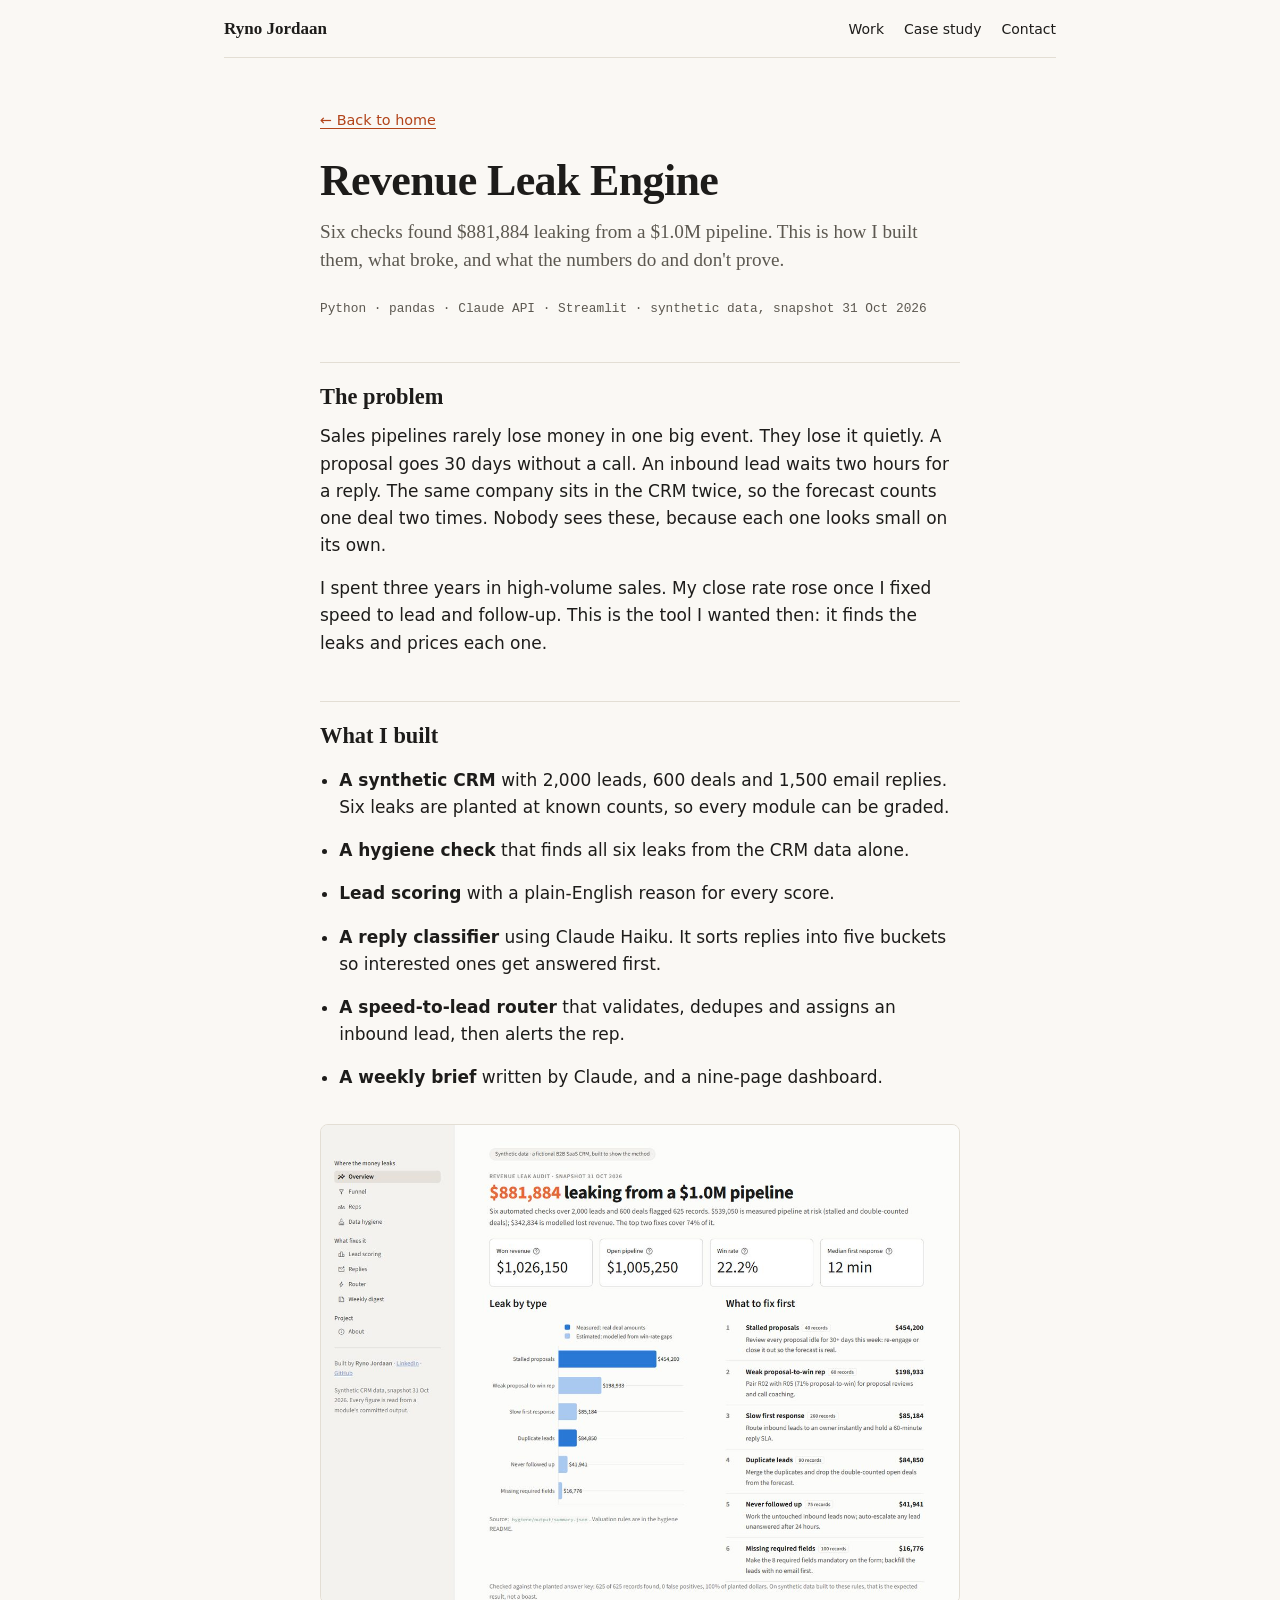
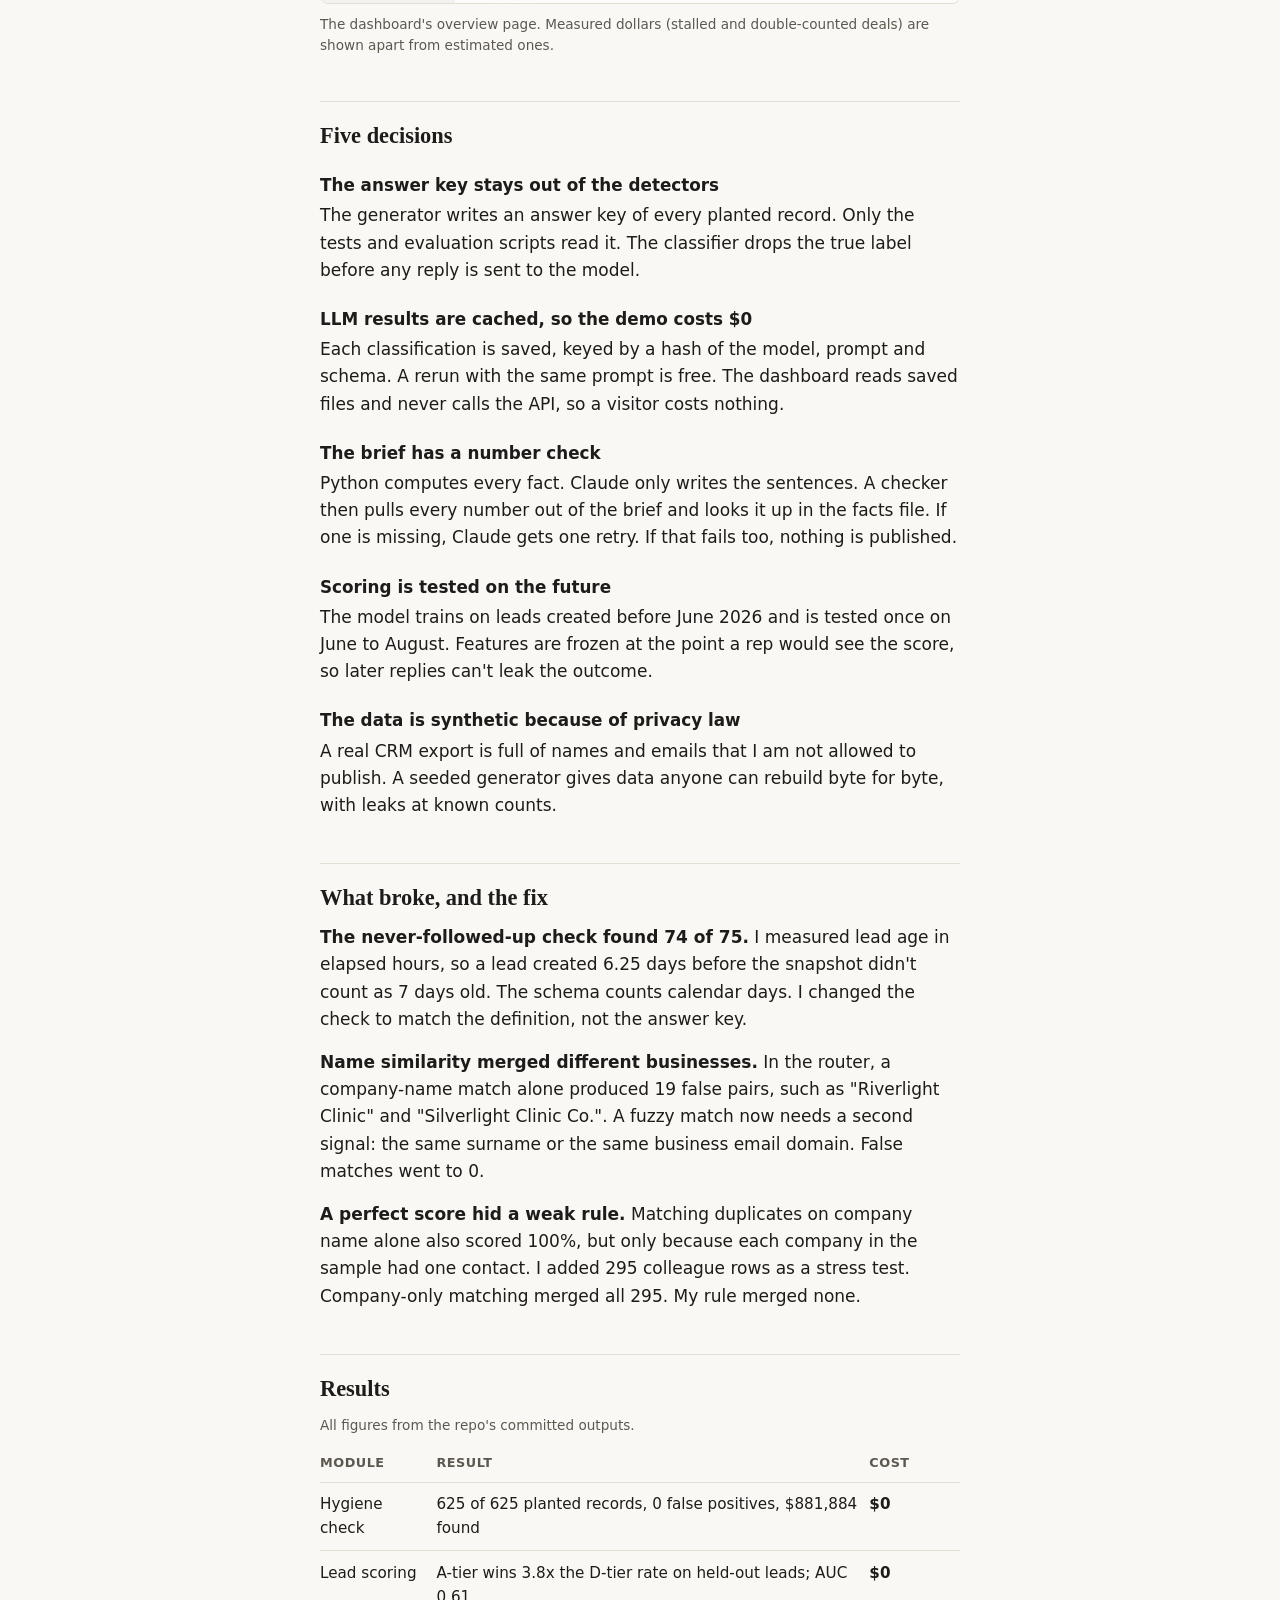
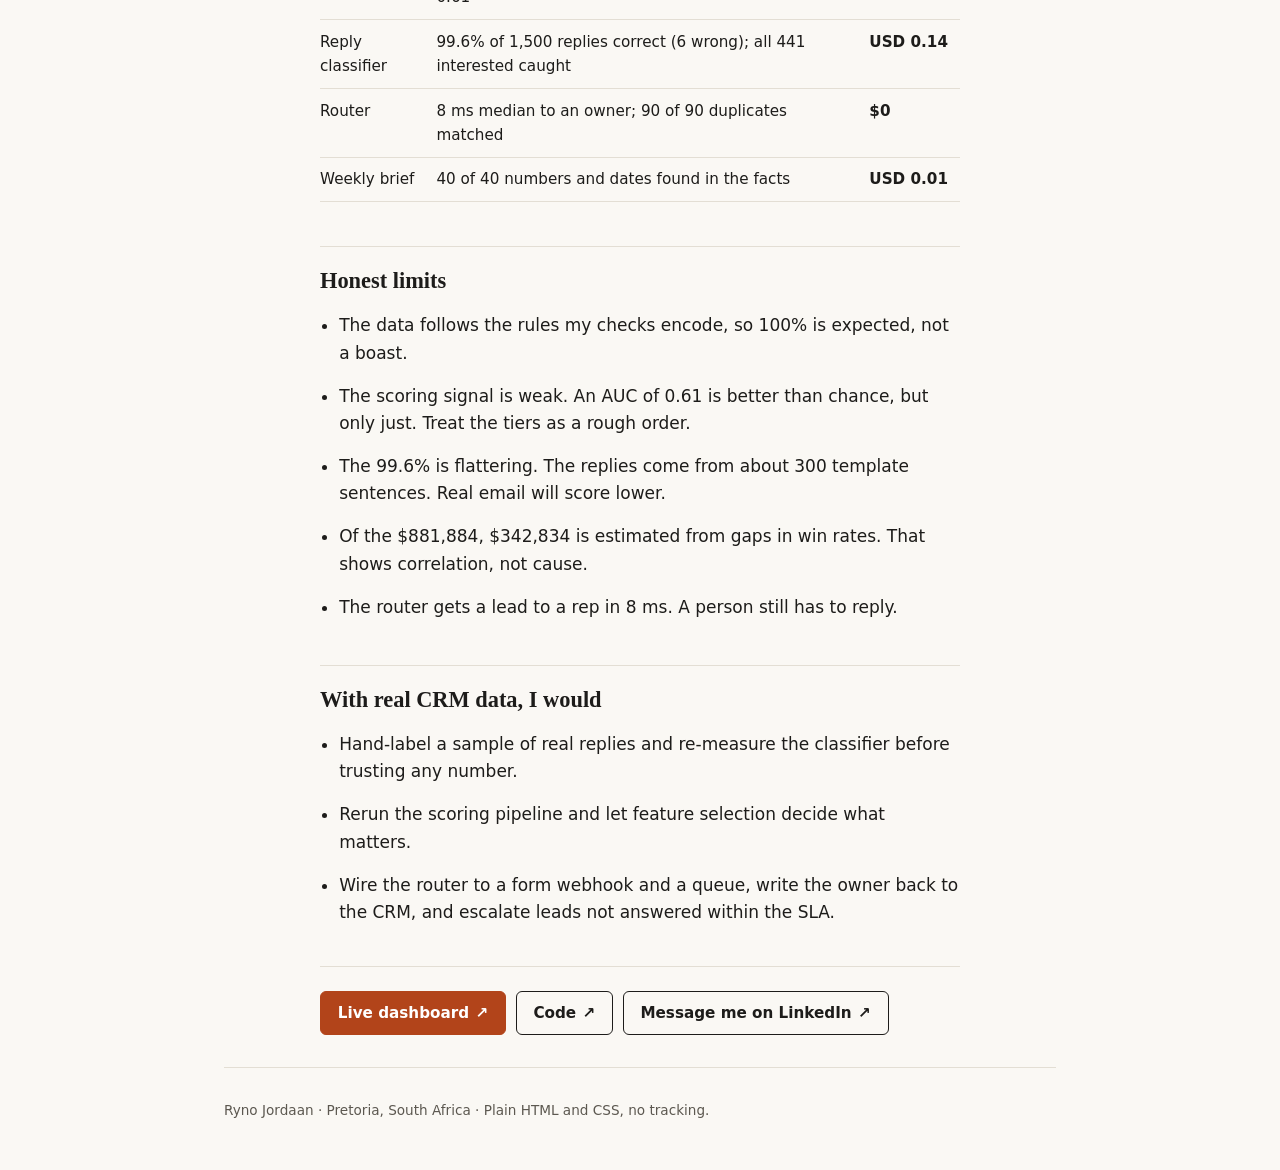
==== case-study.html @ d6a54bce "One-page portfolio site and Revenue Leak Engine case study Static HTML/CSS, no build step, no tracki" ====
<!DOCTYPE html>
<html lang="en">
<head>
<meta charset="utf-8">
<meta name="viewport" content="width=device-width, initial-scale=1">
<title>Case study: Revenue Leak Engine · Ryno Jordaan</title>
<meta name="description" content="How I built the Revenue Leak Engine: six checks that find $881,884 leaking from a $1.0M synthetic pipeline, plus lead scoring, an AI reply classifier, a lead router and a weekly brief.">
<meta name="author" content="Ryno Jordaan">
<link rel="canonical" href="https://rynojor.github.io/case-study.html">
<meta name="theme-color" content="#faf8f4">
<meta property="og:type" content="article">
<meta property="og:url" content="https://rynojor.github.io/case-study.html">
<meta property="og:title" content="Case study: Revenue Leak Engine">
<meta property="og:description" content="Where a sales pipeline loses money without anyone seeing it, and the tools I built to find it. Decisions, what broke, results and limits.">
<meta property="og:image" content="https://rynojor.github.io/img/og.jpg">
<meta property="og:image:width" content="1200">
<meta property="og:image:height" content="630">
<meta property="og:image:alt" content="Revenue Leak Engine dashboard: $881,884 leaking from a $1.0M pipeline">
<meta name="twitter:card" content="summary_large_image">
<link rel="icon" href="data:image/svg+xml,%3Csvg xmlns='http://www.w3.org/2000/svg' viewBox='0 0 32 32'%3E%3Crect width='32' height='32' rx='6' fill='%23b2441a'/%3E%3Ctext x='16' y='22' font-family='Georgia,serif' font-size='17' font-weight='700' fill='%23fff' text-anchor='middle'%3ERJ%3C/text%3E%3C/svg%3E">
<link rel="stylesheet" href="style.css">
</head>
<body>
<a class="skip" href="#main">Skip to content</a>

<header class="wrap bar">
  <a class="home" href="./">Ryno Jordaan</a>
  <nav aria-label="Main">
    <a href="./#work">Work</a>
    <a href="case-study.html" aria-current="page">Case study</a>
    <a href="./#contact">Contact</a>
  </nav>
</header>

<main id="main" class="article">
  <a class="back" href="./">← Back to home</a>
  <h1>Revenue Leak Engine</h1>
  <p class="standfirst">Six checks found $881,884 leaking from a $1.0M pipeline. This is how I built them, what broke, and what the numbers do and don't prove.</p>
  <p class="meta">Python · pandas · Claude API · Streamlit · synthetic data, snapshot 31 Oct 2026</p>

  <h2>The problem</h2>
  <p>Sales pipelines rarely lose money in one big event. They lose it quietly. A proposal goes 30 days without a call. An inbound lead waits two hours for a reply. The same company sits in the CRM twice, so the forecast counts one deal two times. Nobody sees these, because each one looks small on its own.</p>
  <p>I spent three years in high-volume sales. My close rate rose once I fixed speed to lead and follow-up. This is the tool I wanted then: it finds the leaks and prices each one.</p>

  <h2>What I built</h2>
  <ul>
    <li><strong>A synthetic CRM</strong> with 2,000 leads, 600 deals and 1,500 email replies. Six leaks are planted at known counts, so every module can be graded.</li>
    <li><strong>A hygiene check</strong> that finds all six leaks from the CRM data alone.</li>
    <li><strong>Lead scoring</strong> with a plain-English reason for every score.</li>
    <li><strong>A reply classifier</strong> using Claude Haiku. It sorts replies into five buckets so interested ones get answered first.</li>
    <li><strong>A speed-to-lead router</strong> that validates, dedupes and assigns an inbound lead, then alerts the rep.</li>
    <li><strong>A weekly brief</strong> written by Claude, and a nine-page dashboard.</li>
  </ul>

  <figure>
    <img src="img/overview.jpg" width="1200" height="900" loading="lazy" alt="Dashboard overview: $881,884 leaking from a $1.0M pipeline, a bar chart of leak by type, and a ranked list of what to fix first">
    <figcaption>The dashboard's overview page. Measured dollars (stalled and double-counted deals) are shown apart from estimated ones.</figcaption>
  </figure>

  <h2>Five decisions</h2>
  <h3>The answer key stays out of the detectors</h3>
  <p>The generator writes an answer key of every planted record. Only the tests and evaluation scripts read it. The classifier drops the true label before any reply is sent to the model.</p>
  <h3>LLM results are cached, so the demo costs $0</h3>
  <p>Each classification is saved, keyed by a hash of the model, prompt and schema. A rerun with the same prompt is free. The dashboard reads saved files and never calls the API, so a visitor costs nothing.</p>
  <h3>The brief has a number check</h3>
  <p>Python computes every fact. Claude only writes the sentences. A checker then pulls every number out of the brief and looks it up in the facts file. If one is missing, Claude gets one retry. If that fails too, nothing is published.</p>
  <h3>Scoring is tested on the future</h3>
  <p>The model trains on leads created before June 2026 and is tested once on June to August. Features are frozen at the point a rep would see the score, so later replies can't leak the outcome.</p>
  <h3>The data is synthetic because of privacy law</h3>
  <p>A real CRM export is full of names and emails that I am not allowed to publish. A seeded generator gives data anyone can rebuild byte for byte, with leaks at known counts.</p>

  <h2>What broke, and the fix</h2>
  <p><strong>The never-followed-up check found 74 of 75.</strong> I measured lead age in elapsed hours, so a lead created 6.25 days before the snapshot didn't count as 7 days old. The schema counts calendar days. I changed the check to match the definition, not the answer key.</p>
  <p><strong>Name similarity merged different businesses.</strong> In the router, a company-name match alone produced 19 false pairs, such as "Riverlight Clinic" and "Silverlight Clinic Co.". A fuzzy match now needs a second signal: the same surname or the same business email domain. False matches went to 0.</p>
  <p><strong>A perfect score hid a weak rule.</strong> Matching duplicates on company name alone also scored 100%, but only because each company in the sample had one contact. I added 295 colleague rows as a stress test. Company-only matching merged all 295. My rule merged none.</p>

  <h2>Results</h2>
  <div class="table-wrap">
    <table>
      <caption>All figures from the repo's committed outputs.</caption>
      <thead><tr><th scope="col">Module</th><th scope="col">Result</th><th scope="col">Cost</th></tr></thead>
      <tbody>
        <tr><td>Hygiene check</td><td>625 of 625 planted records, 0 false positives, $881,884 found</td><td class="num">$0</td></tr>
        <tr><td>Lead scoring</td><td>A-tier wins 3.8x the D-tier rate on held-out leads; AUC 0.61</td><td class="num">$0</td></tr>
        <tr><td>Reply classifier</td><td>99.6% of 1,500 replies correct (6 wrong); all 441 interested caught</td><td class="num">USD 0.14</td></tr>
        <tr><td>Router</td><td>8 ms median to an owner; 90 of 90 duplicates matched</td><td class="num">$0</td></tr>
        <tr><td>Weekly brief</td><td>40 of 40 numbers and dates found in the facts</td><td class="num">USD 0.01</td></tr>
      </tbody>
    </table>
  </div>

  <h2>Honest limits</h2>
  <ul>
    <li>The data follows the rules my checks encode, so 100% is expected, not a boast.</li>
    <li>The scoring signal is weak. An AUC of 0.61 is better than chance, but only just. Treat the tiers as a rough order.</li>
    <li>The 99.6% is flattering. The replies come from about 300 template sentences. Real email will score lower.</li>
    <li>Of the $881,884, $342,834 is estimated from gaps in win rates. That shows correlation, not cause.</li>
    <li>The router gets a lead to a rep in 8 ms. A person still has to reply.</li>
  </ul>

  <h2>With real CRM data, I would</h2>
  <ul>
    <li>Hand-label a sample of real replies and re-measure the classifier before trusting any number.</li>
    <li>Rerun the scoring pipeline and let feature selection decide what matters.</li>
    <li>Wire the router to a form webhook and a queue, write the owner back to the CRM, and escalate leads not answered within the SLA.</li>
  </ul>

  <div class="endcta actions">
    <a class="btn primary" href="https://revenue-leak-engine-yh3ipqcltain2zvnralelv.streamlit.app/" rel="noopener">Live dashboard <span class="arr" aria-hidden="true">↗</span></a>
    <a class="btn" href="https://github.com/RynoJor/revenue-leak-engine" rel="noopener">Code <span class="arr" aria-hidden="true">↗</span></a>
    <a class="btn" href="https://www.linkedin.com/in/ryno-jordaan/" rel="noopener">Message me on LinkedIn <span class="arr" aria-hidden="true">↗</span></a>
  </div>
</main>

<footer class="wrap">
  <p>Ryno Jordaan · Pretoria, South Africa · Plain HTML and CSS, no tracking.</p>
</footer>
</body>
</html>
---- style.css ----
/* Ryno Jordaan: one accent, system font pair, no web fonts, no scripts. */
:root {
  --paper: #faf8f4;
  --card: #ffffff;
  --ink: #1d1c1a;
  --muted: #5c5850;
  --rule: #e3ded4;
  --accent: #b2441a;          /* 5.3:1 on --paper */
  --accent-soft: #f6e9e1;
  --serif: Charter, "Bitstream Charter", "Sitka Text", Cambria, Georgia, serif;
  --sans: system-ui, -apple-system, "Segoe UI", Roboto, "Helvetica Neue", Arial, sans-serif;
  --mono: ui-monospace, "SF Mono", "Cascadia Mono", Consolas, Menlo, monospace;
  --measure: 40rem;
  --wide: 52rem;
}

*, *::before, *::after { box-sizing: border-box; }

html { -webkit-text-size-adjust: 100%; text-size-adjust: 100%; }

body {
  margin: 0;
  background: var(--paper);
  color: var(--ink);
  font: 400 1.0625rem/1.6 var(--sans);
  font-variant-numeric: tabular-nums;
}

img { max-width: 100%; height: auto; display: block; }

a { color: var(--accent); text-underline-offset: 0.18em; text-decoration-thickness: 1px; }
a:hover { text-decoration-thickness: 2px; }
:focus-visible { outline: 2px solid var(--accent); outline-offset: 3px; border-radius: 2px; }

.skip {
  position: absolute; left: -999px; top: 0;
  background: var(--ink); color: var(--paper); padding: 0.5rem 1rem; z-index: 10;
}
.skip:focus { left: 1rem; top: 1rem; }

.wrap { width: min(100% - 2.5rem, var(--wide)); margin-inline: auto; }

/* ---------- top bar ---------- */
.bar {
  display: flex; justify-content: space-between; align-items: center; gap: 1rem;
  padding-block: 1.25rem; border-bottom: 1px solid var(--rule);
  font: 500 0.875rem/1 var(--sans);
}
.bar a { color: var(--ink); text-decoration: none; }
.bar a:hover { color: var(--accent); }
.bar nav { display: flex; gap: 1.25rem; }
.bar .home { font-family: var(--serif); font-size: 1.0625rem; font-weight: 700; }

/* ---------- hero ---------- */
.hero { padding-block: 3.5rem 3rem; display: grid; gap: 1.5rem; }
.hero-photo { width: 88px; height: 88px; border-radius: 50%; border: 1px solid var(--rule); }
.hero h1 {
  font: 700 clamp(2.4rem, 7vw, 3.6rem)/1.05 var(--serif);
  letter-spacing: -0.015em; margin: 0;
}
.hero .role {
  font: 400 clamp(1.2rem, 3.2vw, 1.5rem)/1.35 var(--serif);
  margin: 0.6rem 0 0; color: var(--ink);
}
.hero .where { margin: 0.75rem 0 0; color: var(--muted); font-size: 0.95rem; }
.proof {
  margin: 0; max-width: var(--measure);
  padding-left: 1rem; border-left: 3px solid var(--accent);
  font-size: 1.0625rem;
}
.proof strong { font-weight: 650; }

@media (min-width: 40rem) {
  .hero { grid-template-columns: 1fr auto; align-items: start; padding-block: 5rem 3.5rem; }
  .hero-photo { grid-column: 2; grid-row: 1; width: 112px; height: 112px; }
  .proof { grid-column: 1 / -1; }
}

/* ---------- sections with a hanging label ---------- */
.section { padding-block: 2.75rem; border-top: 1px solid var(--rule); }
.label {
  font: 500 0.75rem/1.4 var(--mono); letter-spacing: 0.08em; text-transform: uppercase;
  color: var(--muted); margin: 0 0 1rem;
}
@media (min-width: 52rem) {
  .section { display: grid; grid-template-columns: 9.5rem 1fr; gap: 2rem; }
  .label { margin: 0.35rem 0 0; }
}

/* ---------- project card ---------- */
.project {
  background: var(--card); border: 1px solid var(--rule); border-radius: 10px;
  padding: clamp(1.25rem, 4vw, 2.25rem);
  box-shadow: 0 1px 0 rgba(29, 28, 26, 0.04), 0 12px 32px -20px rgba(29, 28, 26, 0.25);
}
.project .kicker { font: 500 0.8rem/1.4 var(--mono); color: var(--muted); margin: 0; letter-spacing: 0.02em; }
.project h2 {
  font: 700 clamp(1.6rem, 5vw, 2.25rem)/1.15 var(--serif);
  margin: 0.5rem 0 0.75rem; letter-spacing: -0.01em;
}
.project h2 .amt { color: var(--accent); white-space: nowrap; }
.project .lede { margin: 0 0 1.5rem; color: var(--muted); max-width: var(--measure); }

.ledger { list-style: none; margin: 0 0 1.75rem; padding: 0; border-top: 1px solid var(--rule); }
.ledger li {
  display: grid; grid-template-columns: 1fr; gap: 0.15rem;
  padding-block: 0.85rem; border-bottom: 1px solid var(--rule);
}
.ledger .fig { font: 700 1.35rem/1.2 var(--serif); color: var(--ink); }
.ledger .what { font-size: 0.95rem; color: var(--muted); }
@media (min-width: 40rem) {
  .ledger li { grid-template-columns: 11rem 1fr; gap: 1.25rem; align-items: baseline; }
}

.actions { display: flex; flex-wrap: wrap; gap: 0.6rem; }
.btn {
  display: inline-flex; align-items: center; gap: 0.4rem;
  min-height: 44px; padding: 0.6rem 1.05rem; border-radius: 6px;
  font: 600 0.95rem/1 var(--sans); text-decoration: none;
  border: 1px solid var(--ink); color: var(--ink); background: transparent;
}
.btn:hover { background: var(--ink); color: var(--paper); }
.btn.primary { background: var(--accent); border-color: var(--accent); color: #fff; }
.btn.primary:hover { background: #8f3412; border-color: #8f3412; }
.btn[hidden] { display: none; }
.btn .arr { font-family: var(--sans); }

.note { font-size: 0.85rem; color: var(--muted); margin: 1.25rem 0 0; }

/* ---------- what I build ---------- */
.build { list-style: none; margin: 0; padding: 0; display: grid; gap: 1.5rem; counter-reset: b; }
.build li { counter-increment: b; padding-left: 2.25rem; position: relative; }
.build li::before {
  content: counter(b, decimal-leading-zero);
  position: absolute; left: 0; top: 0.2rem;
  font: 500 0.8rem/1.4 var(--mono); color: var(--accent);
}
.build h3 { font: 700 1.125rem/1.3 var(--serif); margin: 0 0 0.25rem; }
.build p { margin: 0; color: var(--muted); }
@media (min-width: 40rem) { .build { grid-template-columns: 1fr 1fr; gap: 1.75rem 2.25rem; } }

/* ---------- prose ---------- */
.prose { max-width: var(--measure); }
.prose p { margin: 0 0 1rem; }
.prose p:last-child { margin-bottom: 0; }

.contact { list-style: none; margin: 0; padding: 0; display: flex; flex-wrap: wrap; gap: 0.6rem; }

footer {
  border-top: 1px solid var(--rule); padding-block: 2rem 3rem;
  font-size: 0.85rem; color: var(--muted);
}
footer p { margin: 0; }

/* ---------- case study ---------- */
.article { width: min(100% - 2.5rem, var(--measure)); margin-inline: auto; padding-block: 3rem 2rem; }
.article .back { font-size: 0.9rem; }
.article h1 {
  font: 700 clamp(2rem, 6vw, 2.75rem)/1.1 var(--serif); letter-spacing: -0.015em;
  margin: 1.5rem 0 0.75rem;
}
.article .standfirst { font: 400 1.2rem/1.5 var(--serif); color: var(--muted); margin: 0 0 1.5rem; }
.article .meta { font: 500 0.8rem/1.5 var(--mono); color: var(--muted); margin: 0 0 2rem; }
.article h2 {
  font: 700 1.4rem/1.25 var(--serif); margin: 2.75rem 0 0.75rem;
  padding-top: 1.25rem; border-top: 1px solid var(--rule);
}
.article h3 { font: 700 1.05rem/1.35 var(--sans); margin: 1.5rem 0 0.35rem; }
.article p, .article li { margin: 0 0 1rem; }
.article ul { padding-left: 1.2rem; }
.article strong { font-weight: 650; }
.article code { font: 0.88em var(--mono); background: var(--accent-soft); padding: 0.05em 0.3em; border-radius: 3px; }
.article figure { margin: 2rem 0; }
.article figure img { border: 1px solid var(--rule); border-radius: 8px; }
.article figcaption { font-size: 0.85rem; color: var(--muted); margin-top: 0.6rem; }

.table-wrap { overflow-x: auto; margin: 0 0 1rem; -webkit-overflow-scrolling: touch; }
table { border-collapse: collapse; width: 100%; font-size: 0.95rem; }
caption { text-align: left; font-size: 0.85rem; color: var(--muted); padding-bottom: 0.5rem; }
th, td { text-align: left; padding: 0.6rem 0.75rem 0.6rem 0; border-bottom: 1px solid var(--rule); vertical-align: top; }
th { font: 600 0.8rem/1.4 var(--sans); color: var(--muted); text-transform: uppercase; letter-spacing: 0.04em; }
td.num { white-space: nowrap; font-weight: 600; }

.endcta { margin-top: 2.5rem; padding-top: 1.5rem; border-top: 1px solid var(--rule); }

@media (prefers-reduced-motion: no-preference) {
  .btn { transition: background-color 0.15s, color 0.15s; }
}
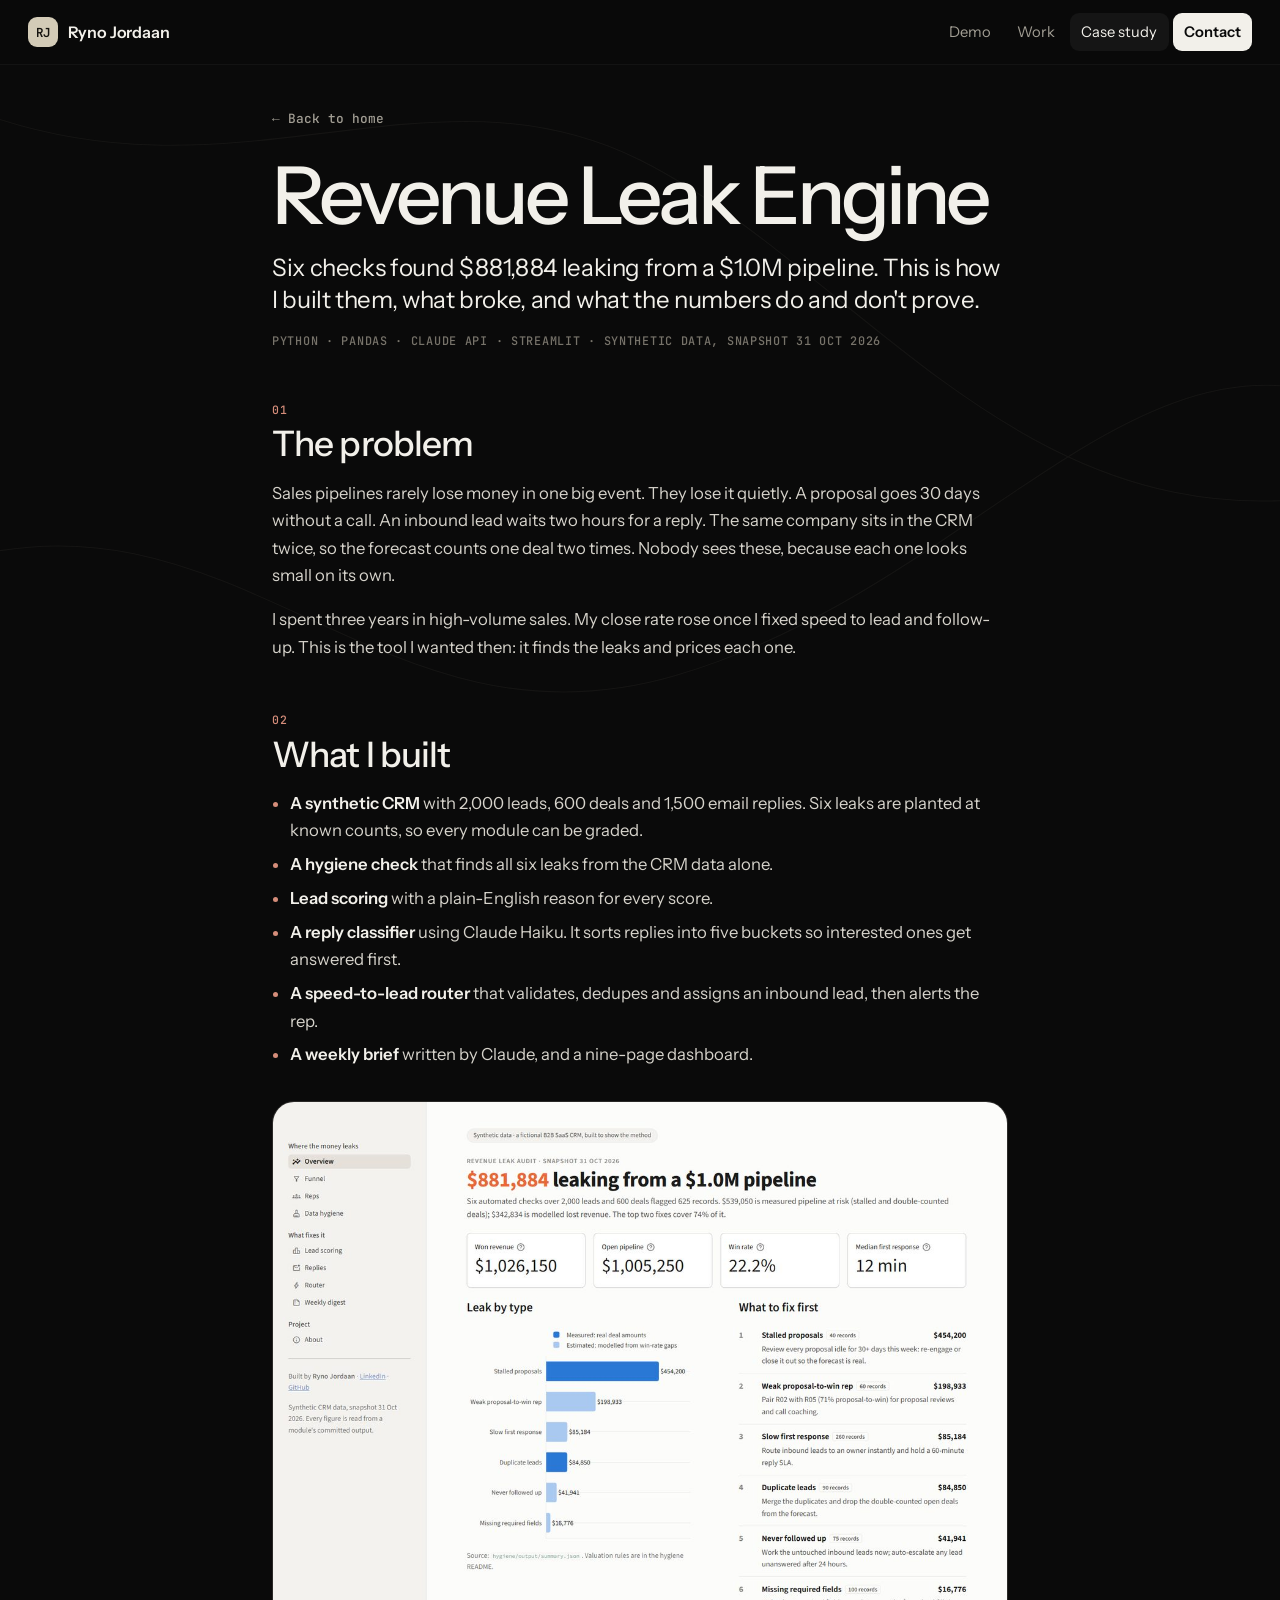
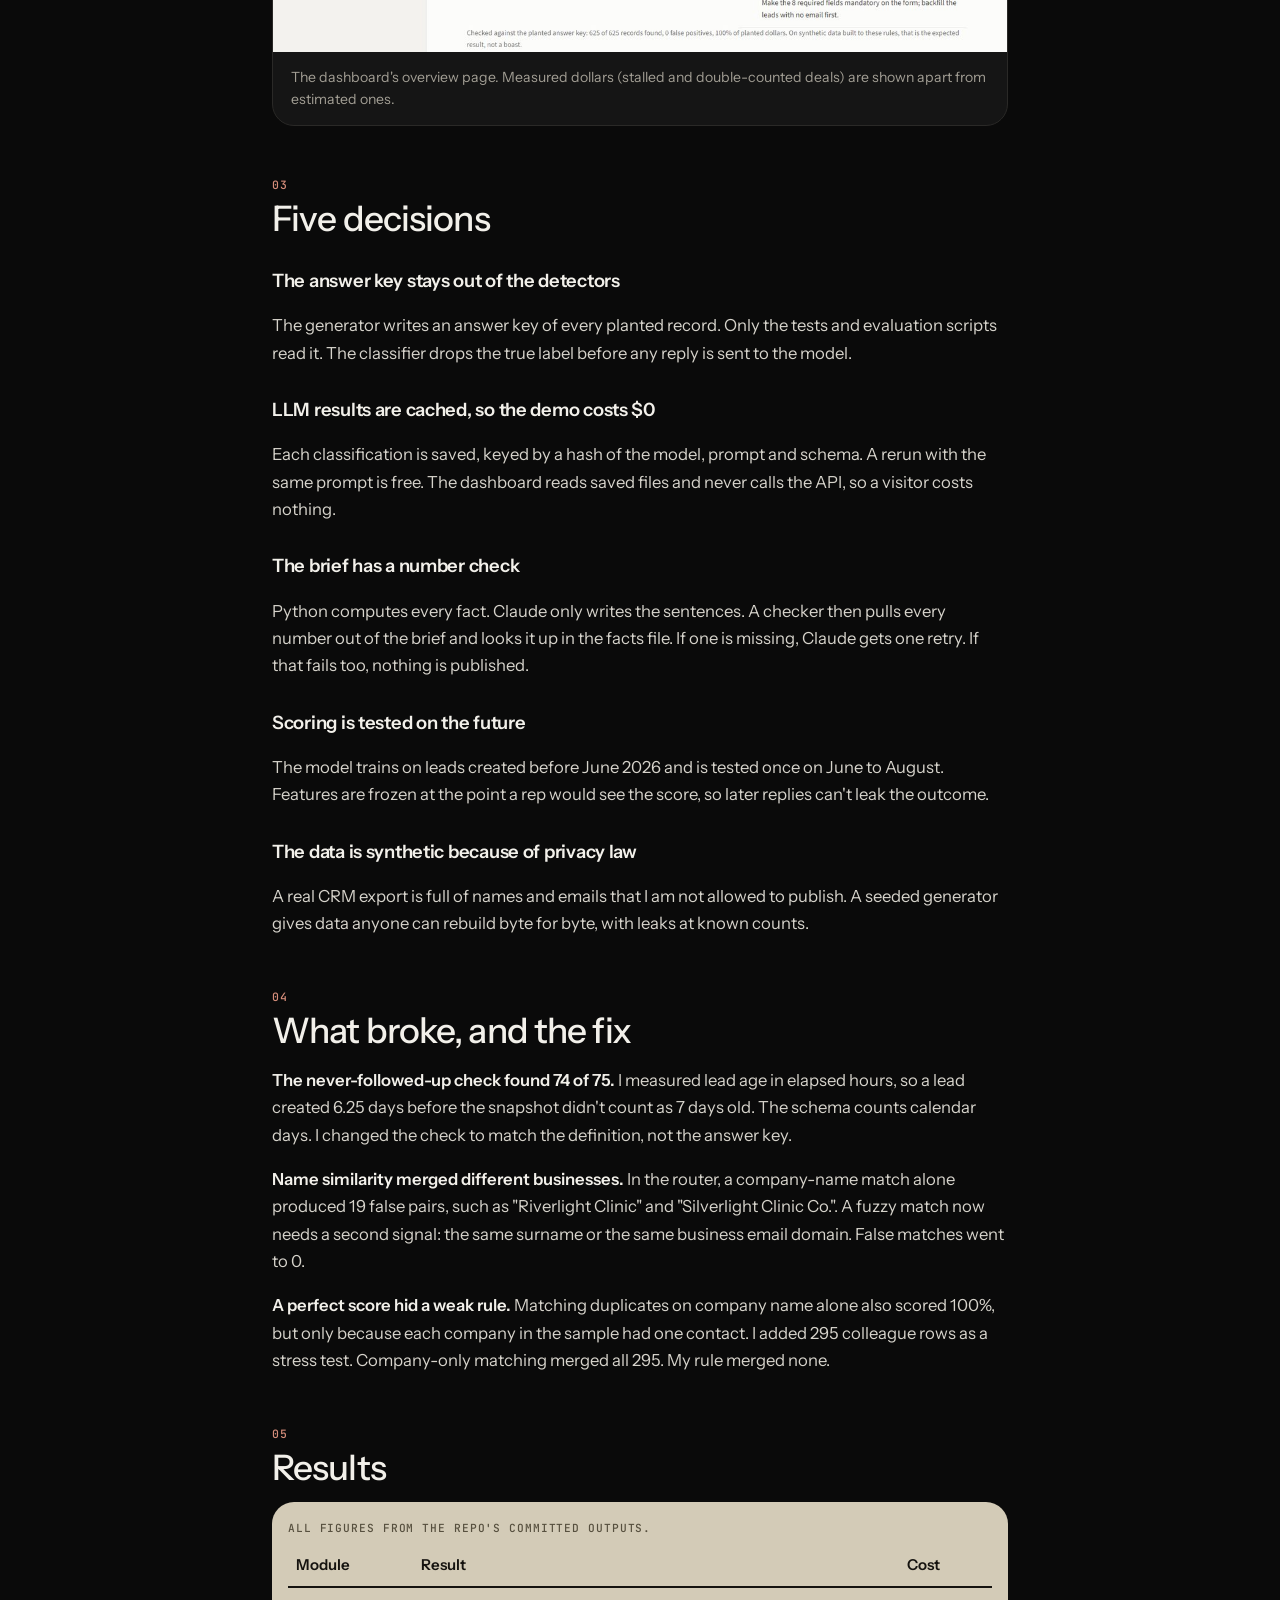
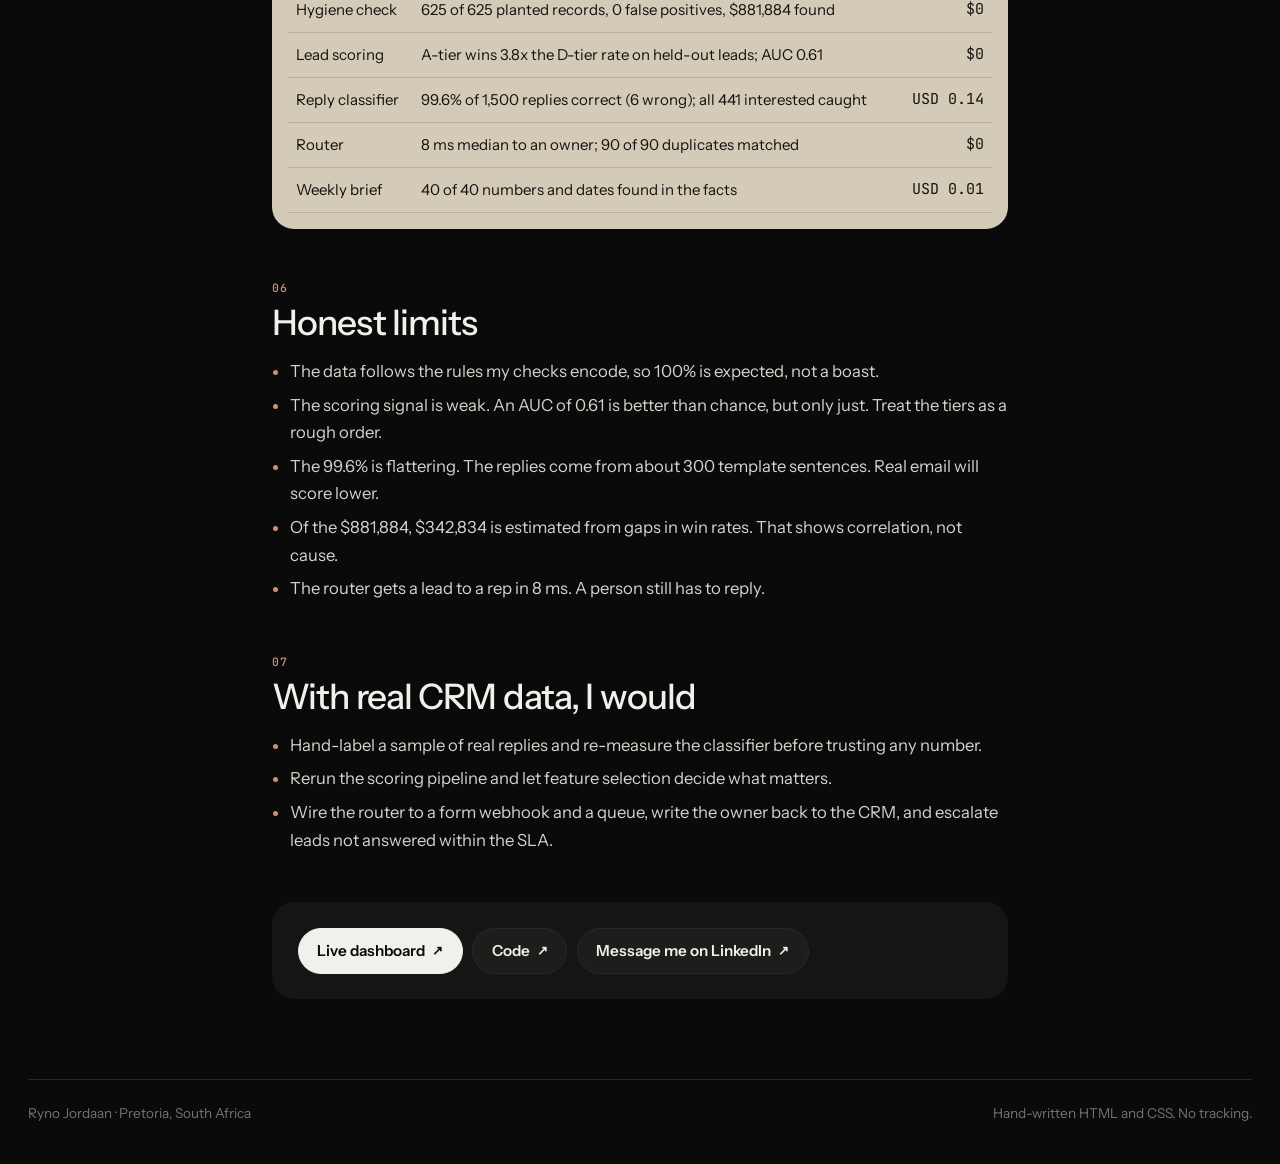
==== commit b2c11237: "Redesign the site as a dark bento portfolio with a live lead-router demo - Hero: animated ledger cou" ====
--- a/case-study.html
+++ b/case-study.html
@@ -7,7 +7,7 @@
 <meta name="description" content="How I built the Revenue Leak Engine: six checks that find $881,884 leaking from a $1.0M synthetic pipeline, plus lead scoring, an AI reply classifier, a lead router and a weekly brief.">
 <meta name="author" content="Ryno Jordaan">
 <link rel="canonical" href="https://rynojor.github.io/case-study.html">
-<meta name="theme-color" content="#faf8f4">
+<meta name="theme-color" content="#0a0a0a">
 <meta property="og:type" content="article">
 <meta property="og:url" content="https://rynojor.github.io/case-study.html">
 <meta property="og:title" content="Case study: Revenue Leak Engine">
@@ -17,19 +17,25 @@
 <meta property="og:image:height" content="630">
 <meta property="og:image:alt" content="Revenue Leak Engine dashboard: $881,884 leaking from a $1.0M pipeline">
 <meta name="twitter:card" content="summary_large_image">
-<link rel="icon" href="data:image/svg+xml,%3Csvg xmlns='http://www.w3.org/2000/svg' viewBox='0 0 32 32'%3E%3Crect width='32' height='32' rx='6' fill='%23b2441a'/%3E%3Ctext x='16' y='22' font-family='Georgia,serif' font-size='17' font-weight='700' fill='%23fff' text-anchor='middle'%3ERJ%3C/text%3E%3C/svg%3E">
+<link rel="icon" href="data:image/svg+xml,%3Csvg xmlns='http://www.w3.org/2000/svg' viewBox='0 0 32 32'%3E%3Crect width='32' height='32' rx='9' fill='%23d3cbb7'/%3E%3Ctext x='16' y='21' font-family='monospace' font-size='13' font-weight='700' fill='%2315130f' text-anchor='middle'%3ERJ%3C/text%3E%3C/svg%3E">
+<link rel="preload" href="fonts/InstrumentSans-normal.woff2" as="font" type="font/woff2" crossorigin>
 <link rel="stylesheet" href="style.css">
 </head>
 <body>
 <a class="skip" href="#main">Skip to content</a>
 
-<header class="wrap bar">
-  <a class="home" href="./">Ryno Jordaan</a>
-  <nav aria-label="Main">
-    <a href="./#work">Work</a>
-    <a href="case-study.html" aria-current="page">Case study</a>
-    <a href="./#contact">Contact</a>
-  </nav>
+<svg class="curves" aria-hidden="true" viewBox="0 0 1440 900" preserveAspectRatio="xMidYMid slice"><path d="M-80 640C260 520 420 860 760 760s520-420 780-300"/><path d="M-40 120c300 120 520-60 760 60s420 420 760 380"/></svg>
+
+<header class="bar">
+  <div class="wrap">
+    <a class="mark" href="./"><i>RJ</i><span>Ryno Jordaan</span></a>
+    <nav aria-label="Main">
+      <a href="./#demo" class="keep">Demo</a>
+      <a href="./#work">Work</a>
+      <a href="case-study.html" aria-current="page">Case study</a>
+      <a href="./#contact" class="hire">Contact</a>
+    </nav>
+  </div>
 </header>
 
 <main id="main" class="article">
@@ -38,11 +44,11 @@
   <p class="standfirst">Six checks found $881,884 leaking from a $1.0M pipeline. This is how I built them, what broke, and what the numbers do and don't prove.</p>
   <p class="meta">Python · pandas · Claude API · Streamlit · synthetic data, snapshot 31 Oct 2026</p>
 
-  <h2>The problem</h2>
+  <h2 data-n="01">The problem</h2>
   <p>Sales pipelines rarely lose money in one big event. They lose it quietly. A proposal goes 30 days without a call. An inbound lead waits two hours for a reply. The same company sits in the CRM twice, so the forecast counts one deal two times. Nobody sees these, because each one looks small on its own.</p>
   <p>I spent three years in high-volume sales. My close rate rose once I fixed speed to lead and follow-up. This is the tool I wanted then: it finds the leaks and prices each one.</p>
 
-  <h2>What I built</h2>
+  <h2 data-n="02">What I built</h2>
   <ul>
     <li><strong>A synthetic CRM</strong> with 2,000 leads, 600 deals and 1,500 email replies. Six leaks are planted at known counts, so every module can be graded.</li>
     <li><strong>A hygiene check</strong> that finds all six leaks from the CRM data alone.</li>
@@ -57,7 +63,7 @@
     <figcaption>The dashboard's overview page. Measured dollars (stalled and double-counted deals) are shown apart from estimated ones.</figcaption>
   </figure>
 
-  <h2>Five decisions</h2>
+  <h2 data-n="03">Five decisions</h2>
   <h3>The answer key stays out of the detectors</h3>
   <p>The generator writes an answer key of every planted record. Only the tests and evaluation scripts read it. The classifier drops the true label before any reply is sent to the model.</p>
   <h3>LLM results are cached, so the demo costs $0</h3>
@@ -69,12 +75,12 @@
   <h3>The data is synthetic because of privacy law</h3>
   <p>A real CRM export is full of names and emails that I am not allowed to publish. A seeded generator gives data anyone can rebuild byte for byte, with leaks at known counts.</p>
 
-  <h2>What broke, and the fix</h2>
+  <h2 data-n="04">What broke, and the fix</h2>
   <p><strong>The never-followed-up check found 74 of 75.</strong> I measured lead age in elapsed hours, so a lead created 6.25 days before the snapshot didn't count as 7 days old. The schema counts calendar days. I changed the check to match the definition, not the answer key.</p>
   <p><strong>Name similarity merged different businesses.</strong> In the router, a company-name match alone produced 19 false pairs, such as "Riverlight Clinic" and "Silverlight Clinic Co.". A fuzzy match now needs a second signal: the same surname or the same business email domain. False matches went to 0.</p>
   <p><strong>A perfect score hid a weak rule.</strong> Matching duplicates on company name alone also scored 100%, but only because each company in the sample had one contact. I added 295 colleague rows as a stress test. Company-only matching merged all 295. My rule merged none.</p>
 
-  <h2>Results</h2>
+  <h2 data-n="05">Results</h2>
   <div class="table-wrap">
     <table>
       <caption>All figures from the repo's committed outputs.</caption>
@@ -89,7 +95,7 @@
     </table>
   </div>
 
-  <h2>Honest limits</h2>
+  <h2 data-n="06">Honest limits</h2>
   <ul>
     <li>The data follows the rules my checks encode, so 100% is expected, not a boast.</li>
     <li>The scoring signal is weak. An AUC of 0.61 is better than chance, but only just. Treat the tiers as a rough order.</li>
@@ -98,7 +104,7 @@
     <li>The router gets a lead to a rep in 8 ms. A person still has to reply.</li>
   </ul>
 
-  <h2>With real CRM data, I would</h2>
+  <h2 data-n="07">With real CRM data, I would</h2>
   <ul>
     <li>Hand-label a sample of real replies and re-measure the classifier before trusting any number.</li>
     <li>Rerun the scoring pipeline and let feature selection decide what matters.</li>
@@ -106,14 +112,17 @@
   </ul>
 
   <div class="endcta actions">
-    <a class="btn primary" href="https://revenue-leak-engine-yh3ipqcltain2zvnralelv.streamlit.app/" rel="noopener">Live dashboard <span class="arr" aria-hidden="true">↗</span></a>
+    <a class="btn light" href="https://revenue-leak-engine-yh3ipqcltain2zvnralelv.streamlit.app/" rel="noopener">Live dashboard <span class="arr" aria-hidden="true">↗</span></a>
     <a class="btn" href="https://github.com/RynoJor/revenue-leak-engine" rel="noopener">Code <span class="arr" aria-hidden="true">↗</span></a>
     <a class="btn" href="https://www.linkedin.com/in/ryno-jordaan/" rel="noopener">Message me on LinkedIn <span class="arr" aria-hidden="true">↗</span></a>
   </div>
 </main>
 
-<footer class="wrap">
-  <p>Ryno Jordaan · Pretoria, South Africa · Plain HTML and CSS, no tracking.</p>
+<footer>
+  <div class="wrap">
+    <span>Ryno Jordaan · Pretoria, South Africa</span>
+    <span>Hand-written HTML and CSS. No tracking.</span>
+  </div>
 </footer>
 </body>
 </html>
--- a/style.css
+++ b/style.css
@@ -1,188 +1,340 @@
-/* Ryno Jordaan: one accent, system font pair, no web fonts, no scripts. */
-:root {
-  --paper: #faf8f4;
-  --card: #ffffff;
-  --ink: #1d1c1a;
-  --muted: #5c5850;
-  --rule: #e3ded4;
-  --accent: #b2441a;          /* 5.3:1 on --paper */
-  --accent-soft: #f6e9e1;
-  --serif: Charter, "Bitstream Charter", "Sitka Text", Cambria, Georgia, serif;
-  --sans: system-ui, -apple-system, "Segoe UI", Roboto, "Helvetica Neue", Arial, sans-serif;
-  --mono: ui-monospace, "SF Mono", "Cascadia Mono", Consolas, Menlo, monospace;
-  --measure: 40rem;
-  --wide: 52rem;
+/* Ryno Jordaan — portfolio. Dark bento: charcoal, sand, lavender, terracotta. No framework. */
+@font-face{font-family:"Instrument Sans";src:url("fonts/InstrumentSans-normal.woff2") format("woff2");font-weight:400 700;font-display:swap}
+@font-face{font-family:"Instrument Serif";src:url("fonts/InstrumentSerif-normal.woff2") format("woff2");font-display:swap}
+@font-face{font-family:"Instrument Serif";font-style:italic;src:url("fonts/InstrumentSerif-italic.woff2") format("woff2");font-display:swap}
+@font-face{font-family:"JetBrains Mono";src:url("fonts/JetBrainsMono-normal.woff2") format("woff2");font-weight:400 700;font-display:swap}
+
+:root{
+  --bg:#0a0a0a; --tile:#151515; --tile-2:#1d1d1c; --line:#2a2927;
+  --text:#f2f0ea; --muted:#a29e94; --dim:#77736a;
+  --sand:#d3cbb7; --sand-2:#bfb59c; --ink:#15130f; --ink-muted:#57503f;
+  --lav:#bcb5f2; --lav-ink:#1b1838;
+  --terra:#d58d7a; --terra-ink:#2b120b;
+  --ok:#9fd8b5;
+  --r:22px; --r-sm:14px; --gap:14px;
+  --sans:"Instrument Sans",ui-sans-serif,system-ui,-apple-system,"Segoe UI",sans-serif;
+  --serif:"Instrument Serif",Georgia,serif;
+  --mono:"JetBrains Mono",ui-monospace,"Cascadia Code",Consolas,monospace;
+  --max:1240px;
+  color-scheme:dark;
 }
-
-*, *::before, *::after { box-sizing: border-box; }
-
-html { -webkit-text-size-adjust: 100%; text-size-adjust: 100%; }
-
-body {
-  margin: 0;
-  background: var(--paper);
-  color: var(--ink);
-  font: 400 1.0625rem/1.6 var(--sans);
-  font-variant-numeric: tabular-nums;
+*{box-sizing:border-box}
+html{-webkit-text-size-adjust:100%;scroll-behavior:smooth;scroll-padding-top:84px}
+@media (prefers-reduced-motion:reduce){html{scroll-behavior:auto}*,*::before,*::after{animation-duration:.01ms!important;animation-iteration-count:1!important;transition-duration:.01ms!important}}
+body{margin:0;background:var(--bg);color:var(--text);font:400 1rem/1.55 var(--sans);-webkit-font-smoothing:antialiased;overflow-x:hidden}
+img{max-width:100%;height:auto;display:block}
+a{color:inherit}
+:focus-visible{outline:2px solid var(--lav);outline-offset:3px;border-radius:6px}
+.skip{position:absolute;left:-999px;top:8px;z-index:100;background:var(--sand);color:var(--ink);padding:.6rem 1rem;border-radius:10px;font-weight:600}
+.skip:focus{left:8px}
+.sr{position:absolute;width:1px;height:1px;overflow:hidden;clip:rect(0 0 0 0);white-space:nowrap}
+
+/* background curves, like contour lines */
+.curves{position:fixed;inset:0;z-index:-1;pointer-events:none;opacity:.55}
+.curves path{fill:none;stroke:#1f1e1c;stroke-width:1.2}
+
+.wrap{width:min(var(--max),100% - 2rem);margin-inline:auto}
+@media (min-width:48rem){.wrap{width:min(var(--max),100% - 3.5rem)}}
+
+/* top bar */
+.bar{position:sticky;top:0;z-index:50;backdrop-filter:blur(14px);-webkit-backdrop-filter:blur(14px);background:rgba(10,10,10,.72);border-bottom:1px solid rgba(255,255,255,.04)}
+.bar .wrap{display:flex;align-items:center;gap:1rem;height:64px}
+.mark{display:flex;align-items:center;gap:.6rem;text-decoration:none;font-weight:600;letter-spacing:-.01em}
+.mark i{width:30px;height:30px;border-radius:9px;background:var(--sand);color:var(--ink);display:grid;place-items:center;font:600 .78rem var(--mono);font-style:normal}
+.bar nav{margin-left:auto;display:flex;gap:.25rem}
+.bar nav a{text-decoration:none;color:var(--muted);font-size:.92rem;padding:.45rem .7rem;border-radius:9px}
+.bar nav a:hover,.bar nav a[aria-current]{color:var(--text);background:var(--tile)}
+.bar .hire{background:var(--text);color:var(--bg)!important;font-weight:600}
+.bar .hire:hover{background:var(--sand)!important}
+@media (max-width:47.99rem){.bar nav a:not(.hire):not(.keep){display:none}}
+
+/* type */
+.eyebrow{font:500 .74rem/1.3 var(--mono);letter-spacing:.12em;text-transform:uppercase;color:var(--dim);margin:0}
+.serif{font-family:var(--serif);font-weight:400;font-style:italic;letter-spacing:0}
+h1,h2,h3{font-weight:500;letter-spacing:-.025em;margin:0}
+.sec{padding-block:clamp(3.5rem,8vw,6.5rem) 0}
+.sec-head{display:grid;gap:.9rem;margin-bottom:1.6rem;max-width:46rem}
+.sec-head h2{font-size:clamp(2rem,5vw,3.4rem);line-height:1.02}
+.sec-head p{color:var(--muted);margin:0;font-size:1.06rem;max-width:38rem}
+
+/* bento */
+.bento{display:grid;gap:var(--gap);grid-template-columns:repeat(12,1fr)}
+.t{position:relative;border-radius:var(--r);background:var(--tile);padding:clamp(1.1rem,2.4vw,1.6rem);overflow:hidden;grid-column:span 12;border:1px solid rgba(255,255,255,.035);display:flex;flex-direction:column;min-width:0}
+.t.sand{background:var(--sand);color:var(--ink);border-color:transparent}
+.t.lav{background:var(--lav);color:var(--lav-ink);border-color:transparent}
+.t.terra{background:var(--terra);color:var(--terra-ink);border-color:transparent}
+.t.ghost{background:transparent;border:1px dashed var(--line)}
+.t .lbl{font-size:.9rem;color:var(--muted);margin:0}
+.t.sand .lbl,.t.sand .muted{color:var(--ink-muted)}
+.t.lav .lbl,.t.lav .muted{color:#4a4580}
+.t.terra .lbl,.t.terra .muted{color:#5a2a1d}
+.big{font-weight:500;letter-spacing:-.04em;line-height:.95;font-size:clamp(2.6rem,6vw,4.2rem);margin:.4rem 0 0;font-variant-numeric:tabular-nums}
+.muted{color:var(--muted)}
+@media (min-width:48rem){
+  .s3{grid-column:span 6}.s4{grid-column:span 6}.s5{grid-column:span 12}.s6{grid-column:span 6}.s7{grid-column:span 12}.s8{grid-column:span 12}
 }
-
-img { max-width: 100%; height: auto; display: block; }
-
-a { color: var(--accent); text-underline-offset: 0.18em; text-decoration-thickness: 1px; }
-a:hover { text-decoration-thickness: 2px; }
-:focus-visible { outline: 2px solid var(--accent); outline-offset: 3px; border-radius: 2px; }
-
-.skip {
-  position: absolute; left: -999px; top: 0;
-  background: var(--ink); color: var(--paper); padding: 0.5rem 1rem; z-index: 10;
+@media (min-width:64rem){
+  .s3{grid-column:span 3}.s4{grid-column:span 4}.s5{grid-column:span 5}.s6{grid-column:span 6}.s7{grid-column:span 7}.s8{grid-column:span 8}
 }
-.skip:focus { left: 1rem; top: 1rem; }
-
-.wrap { width: min(100% - 2.5rem, var(--wide)); margin-inline: auto; }
-
-/* ---------- top bar ---------- */
-.bar {
-  display: flex; justify-content: space-between; align-items: center; gap: 1rem;
-  padding-block: 1.25rem; border-bottom: 1px solid var(--rule);
-  font: 500 0.875rem/1 var(--sans);
-}
-.bar a { color: var(--ink); text-decoration: none; }
-.bar a:hover { color: var(--accent); }
-.bar nav { display: flex; gap: 1.25rem; }
-.bar .home { font-family: var(--serif); font-size: 1.0625rem; font-weight: 700; }
-
-/* ---------- hero ---------- */
-.hero { padding-block: 3.5rem 3rem; display: grid; gap: 1.5rem; }
-.hero-photo { width: 88px; height: 88px; border-radius: 50%; border: 1px solid var(--rule); }
-.hero h1 {
-  font: 700 clamp(2.4rem, 7vw, 3.6rem)/1.05 var(--serif);
-  letter-spacing: -0.015em; margin: 0;
-}
-.hero .role {
-  font: 400 clamp(1.2rem, 3.2vw, 1.5rem)/1.35 var(--serif);
-  margin: 0.6rem 0 0; color: var(--ink);
-}
-.hero .where { margin: 0.75rem 0 0; color: var(--muted); font-size: 0.95rem; }
-.proof {
-  margin: 0; max-width: var(--measure);
-  padding-left: 1rem; border-left: 3px solid var(--accent);
-  font-size: 1.0625rem;
-}
-.proof strong { font-weight: 650; }
-
-@media (min-width: 40rem) {
-  .hero { grid-template-columns: 1fr auto; align-items: start; padding-block: 5rem 3.5rem; }
-  .hero-photo { grid-column: 2; grid-row: 1; width: 112px; height: 112px; }
-  .proof { grid-column: 1 / -1; }
-}
-
-/* ---------- sections with a hanging label ---------- */
-.section { padding-block: 2.75rem; border-top: 1px solid var(--rule); }
-.label {
-  font: 500 0.75rem/1.4 var(--mono); letter-spacing: 0.08em; text-transform: uppercase;
-  color: var(--muted); margin: 0 0 1rem;
-}
-@media (min-width: 52rem) {
-  .section { display: grid; grid-template-columns: 9.5rem 1fr; gap: 2rem; }
-  .label { margin: 0.35rem 0 0; }
-}
-
-/* ---------- project card ---------- */
-.project {
-  background: var(--card); border: 1px solid var(--rule); border-radius: 10px;
-  padding: clamp(1.25rem, 4vw, 2.25rem);
-  box-shadow: 0 1px 0 rgba(29, 28, 26, 0.04), 0 12px 32px -20px rgba(29, 28, 26, 0.25);
-}
-.project .kicker { font: 500 0.8rem/1.4 var(--mono); color: var(--muted); margin: 0; letter-spacing: 0.02em; }
-.project h2 {
-  font: 700 clamp(1.6rem, 5vw, 2.25rem)/1.15 var(--serif);
-  margin: 0.5rem 0 0.75rem; letter-spacing: -0.01em;
-}
-.project h2 .amt { color: var(--accent); white-space: nowrap; }
-.project .lede { margin: 0 0 1.5rem; color: var(--muted); max-width: var(--measure); }
-
-.ledger { list-style: none; margin: 0 0 1.75rem; padding: 0; border-top: 1px solid var(--rule); }
-.ledger li {
-  display: grid; grid-template-columns: 1fr; gap: 0.15rem;
-  padding-block: 0.85rem; border-bottom: 1px solid var(--rule);
-}
-.ledger .fig { font: 700 1.35rem/1.2 var(--serif); color: var(--ink); }
-.ledger .what { font-size: 0.95rem; color: var(--muted); }
-@media (min-width: 40rem) {
-  .ledger li { grid-template-columns: 11rem 1fr; gap: 1.25rem; align-items: baseline; }
-}
-
-.actions { display: flex; flex-wrap: wrap; gap: 0.6rem; }
-.btn {
-  display: inline-flex; align-items: center; gap: 0.4rem;
-  min-height: 44px; padding: 0.6rem 1.05rem; border-radius: 6px;
-  font: 600 0.95rem/1 var(--sans); text-decoration: none;
-  border: 1px solid var(--ink); color: var(--ink); background: transparent;
-}
-.btn:hover { background: var(--ink); color: var(--paper); }
-.btn.primary { background: var(--accent); border-color: var(--accent); color: #fff; }
-.btn.primary:hover { background: #8f3412; border-color: #8f3412; }
-.btn[hidden] { display: none; }
-.btn .arr { font-family: var(--sans); }
-
-.note { font-size: 0.85rem; color: var(--muted); margin: 1.25rem 0 0; }
-
-/* ---------- what I build ---------- */
-.build { list-style: none; margin: 0; padding: 0; display: grid; gap: 1.5rem; counter-reset: b; }
-.build li { counter-increment: b; padding-left: 2.25rem; position: relative; }
-.build li::before {
-  content: counter(b, decimal-leading-zero);
-  position: absolute; left: 0; top: 0.2rem;
-  font: 500 0.8rem/1.4 var(--mono); color: var(--accent);
-}
-.build h3 { font: 700 1.125rem/1.3 var(--serif); margin: 0 0 0.25rem; }
-.build p { margin: 0; color: var(--muted); }
-@media (min-width: 40rem) { .build { grid-template-columns: 1fr 1fr; gap: 1.75rem 2.25rem; } }
-
-/* ---------- prose ---------- */
-.prose { max-width: var(--measure); }
-.prose p { margin: 0 0 1rem; }
-.prose p:last-child { margin-bottom: 0; }
-
-.contact { list-style: none; margin: 0; padding: 0; display: flex; flex-wrap: wrap; gap: 0.6rem; }
-
-footer {
-  border-top: 1px solid var(--rule); padding-block: 2rem 3rem;
-  font-size: 0.85rem; color: var(--muted);
-}
-footer p { margin: 0; }
-
-/* ---------- case study ---------- */
-.article { width: min(100% - 2.5rem, var(--measure)); margin-inline: auto; padding-block: 3rem 2rem; }
-.article .back { font-size: 0.9rem; }
-.article h1 {
-  font: 700 clamp(2rem, 6vw, 2.75rem)/1.1 var(--serif); letter-spacing: -0.015em;
-  margin: 1.5rem 0 0.75rem;
-}
-.article .standfirst { font: 400 1.2rem/1.5 var(--serif); color: var(--muted); margin: 0 0 1.5rem; }
-.article .meta { font: 500 0.8rem/1.5 var(--mono); color: var(--muted); margin: 0 0 2rem; }
-.article h2 {
-  font: 700 1.4rem/1.25 var(--serif); margin: 2.75rem 0 0.75rem;
-  padding-top: 1.25rem; border-top: 1px solid var(--rule);
-}
-.article h3 { font: 700 1.05rem/1.35 var(--sans); margin: 1.5rem 0 0.35rem; }
-.article p, .article li { margin: 0 0 1rem; }
-.article ul { padding-left: 1.2rem; }
-.article strong { font-weight: 650; }
-.article code { font: 0.88em var(--mono); background: var(--accent-soft); padding: 0.05em 0.3em; border-radius: 3px; }
-.article figure { margin: 2rem 0; }
-.article figure img { border: 1px solid var(--rule); border-radius: 8px; }
-.article figcaption { font-size: 0.85rem; color: var(--muted); margin-top: 0.6rem; }
-
-.table-wrap { overflow-x: auto; margin: 0 0 1rem; -webkit-overflow-scrolling: touch; }
-table { border-collapse: collapse; width: 100%; font-size: 0.95rem; }
-caption { text-align: left; font-size: 0.85rem; color: var(--muted); padding-bottom: 0.5rem; }
-th, td { text-align: left; padding: 0.6rem 0.75rem 0.6rem 0; border-bottom: 1px solid var(--rule); vertical-align: top; }
-th { font: 600 0.8rem/1.4 var(--sans); color: var(--muted); text-transform: uppercase; letter-spacing: 0.04em; }
-td.num { white-space: nowrap; font-weight: 600; }
-
-.endcta { margin-top: 2.5rem; padding-top: 1.5rem; border-top: 1px solid var(--rule); }
-
-@media (prefers-reduced-motion: no-preference) {
-  .btn { transition: background-color 0.15s, color 0.15s; }
-}
+
+/* buttons */
+.btns{display:flex;flex-wrap:wrap;gap:.6rem}
+.btn{display:inline-flex;align-items:center;gap:.45rem;height:46px;padding:0 1.15rem;border-radius:999px;text-decoration:none;font-weight:600;font-size:.95rem;border:1px solid var(--line);background:var(--tile-2);color:var(--text);cursor:pointer;font-family:inherit;transition:transform .15s ease,background .15s ease}
+.btn:hover{transform:translateY(-1px);background:#262624}
+.btn.light{background:var(--text);color:var(--bg);border-color:var(--text)}
+.btn.light:hover{background:var(--sand)}
+.t.sand .btn{background:var(--ink);color:var(--sand);border-color:var(--ink)}
+.btn .arr{font-family:var(--mono);font-size:.85em}
+
+/* hero */
+.hero{padding-top:clamp(1.2rem,3vw,2rem)}
+.intro{justify-content:space-between;gap:1.6rem;min-height:clamp(22rem,44vw,30rem)}
+.intro .who{display:flex;align-items:center;gap:.8rem}
+.intro .who img{width:52px;height:52px;border-radius:50%;object-fit:cover;filter:grayscale(.2)}
+.intro .who p{margin:0;font-size:.92rem;line-height:1.35}
+.status{display:inline-flex;align-items:center;gap:.45rem;font:500 .74rem var(--mono);letter-spacing:.06em;color:var(--ok);text-transform:uppercase}
+.status::before{content:"";width:7px;height:7px;border-radius:50%;background:var(--ok);box-shadow:0 0 0 0 rgba(159,216,181,.6);animation:ping 2.4s infinite}
+@keyframes ping{0%{box-shadow:0 0 0 0 rgba(159,216,181,.55)}70%{box-shadow:0 0 0 9px rgba(159,216,181,0)}100%{box-shadow:0 0 0 0 rgba(159,216,181,0)}}
+.intro h1{font-size:clamp(3.2rem,10vw,7rem);line-height:.88;letter-spacing:-.055em}
+.intro h1 .serif{letter-spacing:-.02em;color:var(--sand)}
+.intro .role{font-size:clamp(1.15rem,2.3vw,1.5rem);line-height:1.25;margin:.9rem 0 0;letter-spacing:-.015em;max-width:30rem}
+.intro .role b{font-weight:500;color:var(--sand)}
+.intro .sub{color:var(--muted);margin:.8rem 0 0;max-width:34rem}
+
+.ledger{gap:.2rem}
+.ledger .top{display:flex;justify-content:space-between;align-items:baseline;gap:1rem}
+.ledger .big{font-size:clamp(3rem,7.4vw,5.2rem)}
+.bars{margin-top:auto;padding-top:1.2rem;display:grid;grid-template-columns:repeat(6,1fr);gap:8px;align-items:end;height:clamp(9rem,15vw,11.5rem)}
+.bars .b{position:relative;height:100%;display:flex;flex-direction:column;justify-content:flex-end;cursor:default}
+.bars .b span.v{display:block;height:var(--h);border-top:3px solid var(--ink);background:repeating-linear-gradient(135deg,rgba(21,19,15,.16) 0 2px,transparent 2px 7px),rgba(21,19,15,.07);transform-origin:bottom;transition:transform 1s cubic-bezier(.2,.8,.2,1);border-radius:2px 2px 0 0}
+.bars.pre .b span.v{transform:scaleY(0)}
+.bars .b.hot span.v{background:var(--ink)}
+.bars .b em{position:absolute;left:0;right:0;bottom:calc(var(--h) + 8px);font:600 .66rem var(--mono);font-style:normal;text-align:center;opacity:0;transition:opacity .2s;white-space:nowrap}
+.bars .b:hover em,.bars .b:focus-visible em{opacity:1}
+.legend{display:grid;grid-template-columns:repeat(6,1fr);gap:8px;margin-top:.5rem;font:500 .62rem/1.2 var(--mono);color:var(--ink-muted);text-transform:uppercase;letter-spacing:.04em}
+.ledger .feed{font:500 .74rem var(--mono);color:var(--ink-muted);margin:.5rem 0 0;min-height:1.2em}
+
+.chip{display:inline-flex;align-items:center;gap:.4rem;padding:.38rem .7rem;border-radius:999px;background:var(--tile-2);border:1px solid var(--line);font-size:.82rem;color:var(--text);white-space:nowrap}
+.chips{display:flex;flex-wrap:wrap;gap:.45rem}
+.t.sand .chip{background:rgba(21,19,15,.08);border-color:rgba(21,19,15,.14);color:var(--ink)}
+.t.lav .chip{background:rgba(27,24,56,.08);border-color:rgba(27,24,56,.16);color:var(--lav-ink)}
+
+.clock{font:500 clamp(2.4rem,5vw,3.4rem)/1 var(--sans);letter-spacing:-.04em;font-variant-numeric:tabular-nums;margin:.4rem 0 .2rem}
+.hours{margin-top:auto;display:grid;gap:6px;padding-top:1rem}
+.hours .row{display:grid;grid-template-columns:4.4rem 1fr;align-items:center;gap:.6rem;font:500 .68rem var(--mono);color:var(--muted)}
+.hours .track{position:relative;height:8px;border-radius:4px;background:#232321}
+.hours .track i{position:absolute;top:0;bottom:0;border-radius:4px;background:var(--sand)}
+.hours .track i.me{background:var(--lav)}
+.hours .now{position:absolute;top:-3px;bottom:-3px;width:2px;background:var(--terra);border-radius:1px}
+
+/* stats */
+.stat{justify-content:space-between;gap:1rem;min-height:12rem}
+.stat .big{font-size:clamp(2.4rem,4.6vw,3.6rem)}
+.stat p{margin:0}
+.stat .k{font-size:.98rem;line-height:1.35;max-width:22rem}
+.stat .src{font:500 .68rem var(--mono);text-transform:uppercase;letter-spacing:.08em;opacity:.7}
+
+/* demo */
+.demo{gap:var(--gap)}
+.form{gap:1rem}
+.form .presets{display:flex;flex-wrap:wrap;gap:.45rem}
+.preset{font:inherit;font-size:.84rem;font-weight:500;padding:.45rem .8rem;border-radius:999px;border:1px solid var(--line);background:var(--tile-2);color:var(--text);cursor:pointer}
+.preset:hover{border-color:var(--sand)}
+.preset[aria-pressed="true"]{background:var(--sand);color:var(--ink);border-color:var(--sand)}
+.fld{display:grid;gap:.35rem}
+.fld label,.fld legend{font-size:.8rem;font-weight:600;color:var(--muted);padding:0}
+.fld input,.fld select{font:inherit;font-size:16px;height:46px;border-radius:12px;border:1px solid var(--line);background:#0f0f0f;color:var(--text);padding:0 .9rem;width:100%}
+.fld input:focus,.fld select:focus{border-color:var(--lav);outline:none;box-shadow:0 0 0 3px rgba(188,181,242,.22)}
+.two{display:grid;gap:.8rem;grid-template-columns:1fr 1fr}
+fieldset{border:0;margin:0;padding:0;min-width:0}
+.seg{display:flex;flex-wrap:wrap;gap:.35rem}
+.seg input{position:absolute;opacity:0;pointer-events:none}
+.seg label{font-size:.84rem;font-weight:500;padding:.5rem .75rem;border-radius:10px;border:1px solid var(--line);background:#0f0f0f;color:var(--text);cursor:pointer}
+.seg input:checked+label{background:var(--text);color:var(--bg);border-color:var(--text)}
+.seg input:focus-visible+label{outline:2px solid var(--lav);outline-offset:2px}
+.go{height:54px;border-radius:16px;border:0;background:var(--sand);color:var(--ink);font:600 1.02rem var(--sans);cursor:pointer;display:flex;align-items:center;justify-content:center;gap:.6rem;transition:transform .15s,background .15s}
+.go:hover{background:#e2dbc8;transform:translateY(-1px)}
+.go:disabled{opacity:.6;cursor:progress;transform:none}
+.go kbd{font:500 .72rem var(--mono);padding:.15rem .4rem;border-radius:6px;background:rgba(21,19,15,.1)}
+
+.pipe{gap:.9rem}
+.stages{list-style:none;margin:0;padding:0;display:grid;gap:.55rem}
+.stage{display:grid;grid-template-columns:2.2rem 1fr auto;gap:.8rem;align-items:start;padding:.8rem .9rem;border-radius:var(--r-sm);background:#101010;border:1px solid var(--line);transition:background .3s,border-color .3s,opacity .3s}
+.stage .ic{width:2.2rem;height:2.2rem;border-radius:10px;display:grid;place-items:center;background:#1e1e1d;font:600 .78rem var(--mono);color:var(--dim);transition:background .3s,color .3s}
+.stage h3{font-size:.98rem;font-weight:600;letter-spacing:-.01em}
+.stage p{margin:.15rem 0 0;color:var(--muted);font-size:.86rem;line-height:1.4;min-height:1.2em}
+.stage .ms{font:500 .72rem var(--mono);color:var(--dim);padding-top:.2rem;white-space:nowrap}
+.stage.run{border-color:var(--lav)}
+.stage.run .ic{background:var(--lav);color:var(--lav-ink)}
+.stage.ok .ic{background:var(--sand);color:var(--ink)}
+.stage.warn .ic{background:var(--terra);color:var(--terra-ink)}
+.stage.stop{border-color:var(--terra)}
+.stage.stop .ic{background:var(--terra);color:var(--terra-ink)}
+.stage.skip{opacity:.4}
+.stage.run .ic{animation:pulse 0.9s ease-in-out infinite}
+@keyframes pulse{50%{transform:scale(.9)}}
+
+.result{justify-content:space-between;gap:1rem;min-height:15rem}
+.result .who{display:flex;gap:.9rem;align-items:center}
+.result .av{width:3.4rem;height:3.4rem;border-radius:50%;background:var(--lav-ink);color:var(--lav);display:grid;place-items:center;font:400 1.6rem var(--serif);flex:none}
+.result h3{font-size:clamp(1.5rem,3vw,2rem);line-height:1.05}
+.result .why{margin:0;font-size:.95rem;line-height:1.45}
+.timer{font:500 clamp(2.6rem,5.4vw,3.8rem)/1 var(--sans);letter-spacing:-.04em;font-variant-numeric:tabular-nums}
+.timer small{font-size:.38em;letter-spacing:0;margin-left:.2rem}
+.foot{font:500 .7rem/1.4 var(--mono);opacity:.75}
+
+.reps{gap:.9rem}
+.replist{list-style:none;margin:0;padding:0;display:grid;gap:.5rem;grid-template-columns:1fr}
+@media (min-width:40rem){.replist{grid-template-columns:1fr 1fr}}
+@media (min-width:64rem){.replist{grid-template-columns:repeat(3,1fr)}}
+.rep{display:grid;grid-template-columns:1fr auto;gap:.15rem .6rem;padding:.7rem .85rem;border-radius:12px;background:#101010;border:1px solid var(--line);transition:border-color .3s,background .3s}
+.rep b{font-weight:600;font-size:.92rem}
+.rep span{font-size:.76rem;color:var(--muted)}
+.rep .n{font:600 .8rem var(--mono);color:var(--text);grid-row:span 2;align-self:center}
+.rep .load{grid-column:1/-1;height:4px;border-radius:2px;background:#232321;overflow:hidden;margin-top:.35rem}
+.rep .load i{display:block;height:100%;background:var(--sand);transition:width .5s}
+.rep.hit{border-color:var(--sand);background:#1a1915}
+.log{list-style:none;margin:0;padding:0;display:grid;gap:.35rem;font:500 .76rem/1.4 var(--mono);color:var(--muted)}
+.log li{display:flex;gap:.6rem;justify-content:space-between;border-bottom:1px dashed var(--line);padding-bottom:.35rem}
+.log li b{color:var(--text);font-weight:500}
+.crm{width:100%;border-collapse:collapse;font-size:.8rem}
+.crm th{font:500 .66rem var(--mono);text-transform:uppercase;letter-spacing:.08em;color:var(--dim);text-align:left;padding:.3rem .4rem}
+.crm td{padding:.42rem .4rem;border-top:1px solid var(--line);color:var(--muted);white-space:nowrap}
+.crm tr.hit td{color:var(--text);background:rgba(213,141,122,.12)}
+.crm-wrap{overflow-x:auto}
+
+/* work */
+.flag{padding:0;display:grid;grid-template-columns:1fr}
+@media (min-width:64rem){.flag{grid-template-columns:1.05fr 1fr}}
+.flag .copy{padding:clamp(1.2rem,3vw,2.2rem);display:flex;flex-direction:column;gap:1rem}
+.flag h3{font-size:clamp(2rem,4.4vw,3.2rem);line-height:1}
+.flag h3 .amt{color:var(--ink)}
+.flag .copy p{margin:0}
+.flag .media{background:#0e0d0b;padding:clamp(.8rem,2vw,1.4rem);display:flex;align-items:center}
+.frame{border-radius:12px;overflow:hidden;background:#000;box-shadow:0 30px 60px -30px rgba(0,0,0,.8);width:100%}
+.frame .chrome{height:26px;display:flex;align-items:center;gap:6px;padding:0 10px;background:#1b1b1a}
+.frame .chrome i{width:8px;height:8px;border-radius:50%;background:#3a3936}
+.frame .chrome span{margin-left:8px;font:500 .62rem var(--mono);color:var(--dim)}
+.mini{display:grid;grid-template-columns:repeat(3,1fr);gap:.5rem}
+.mini div{border-radius:12px;background:rgba(21,19,15,.08);padding:.7rem .75rem}
+.mini b{display:block;font-size:1.35rem;font-weight:500;letter-spacing:-.03em;line-height:1.1}
+.mini span{font-size:.76rem;color:var(--ink-muted);line-height:1.3;display:block;margin-top:.2rem}
+.note{font-size:.8rem;color:var(--ink-muted)}
+
+.card{gap:.9rem;text-decoration:none;transition:transform .2s ease,border-color .2s}
+a.card:hover{transform:translateY(-3px);border-color:#3a3936}
+.card h3{font-size:1.4rem;line-height:1.1}
+.card p{margin:0;color:var(--muted);font-size:.95rem}
+.card.sand p,.card.lav p{color:inherit;opacity:.8}
+.card .go-link{margin-top:auto;font:500 .78rem var(--mono);display:flex;justify-content:space-between;align-items:center;padding-top:.6rem}
+.card .viz{border-radius:14px;background:#0f0f0f;border:1px solid var(--line);padding:.9rem;min-height:9.5rem;display:flex;align-items:center;justify-content:center;overflow:hidden}
+.card.sand .viz{background:rgba(21,19,15,.07);border-color:rgba(21,19,15,.12)}
+.card.lav .viz{background:rgba(27,24,56,.07);border-color:rgba(27,24,56,.14)}
+.shots{display:grid;grid-template-columns:1.3fr 1fr;gap:.5rem;padding:0;align-items:stretch}
+.shots img{border-radius:10px;width:100%;height:100%;object-fit:cover;object-position:top left;aspect-ratio:16/11}
+.nodes{display:flex;align-items:center;gap:0;width:100%;justify-content:center;flex-wrap:nowrap}
+.nodes span{font:600 .62rem var(--mono);padding:.55rem .45rem;border-radius:9px;background:#1e1e1d;border:1px solid var(--line);white-space:nowrap}
+.nodes span.on{background:var(--terra);color:var(--terra-ink);border-color:var(--terra)}
+.nodes i{width:14px;height:1px;background:var(--dim);flex:none}
+.chat{display:grid;gap:.45rem;width:100%;font-size:.8rem}
+.chat .q{justify-self:end;background:var(--lav-ink);color:var(--lav);padding:.5rem .75rem;border-radius:12px 12px 2px 12px}
+.chat .tool{justify-self:start;font:500 .68rem var(--mono);padding:.35rem .6rem;border-radius:8px;border:1px dashed rgba(27,24,56,.35)}
+.chat .a{justify-self:start;background:#fff;color:var(--lav-ink);padding:.5rem .75rem;border-radius:12px 12px 12px 2px;max-width:90%}
+.funnel{width:100%;display:grid;gap:.4rem}
+.funnel div{height:26px;border-radius:7px;display:flex;align-items:center;padding:0 .6rem;font:600 .68rem var(--mono);white-space:nowrap}
+.sheet{width:100%;display:grid;grid-template-columns:1.4fr 1fr .9fr;font:500 .64rem var(--mono);border:1px solid var(--line);border-radius:8px;overflow:hidden}
+.sheet span{padding:.38rem .45rem;border-right:1px solid var(--line);border-bottom:1px solid var(--line);color:var(--muted);white-space:nowrap;overflow:hidden;text-overflow:ellipsis}
+.sheet span.h{color:var(--dim);background:#141414}
+.sheet .sent{color:var(--ok)}.sheet .stop{color:var(--terra)}
+
+/* design */
+.gallery{display:grid;gap:var(--gap);grid-template-columns:repeat(12,1fr)}
+.gallery>*{grid-column:span 12}
+.shot{margin:0;position:relative;border-radius:var(--r);overflow:hidden;background:var(--tile);border:1px solid rgba(255,255,255,.04)}
+.shot button{all:unset;cursor:zoom-in;display:block;width:100%}
+.shot button:focus-visible{outline:2px solid var(--lav);outline-offset:-4px}
+.shot img{width:100%;aspect-ratio:16/10;object-fit:cover;transition:transform .6s cubic-bezier(.2,.8,.2,1)}
+.shot:hover img{transform:scale(1.025)}
+.shot figcaption{display:flex;justify-content:space-between;gap:1rem;align-items:baseline;padding:.85rem 1.1rem;font-size:.9rem}
+.shot figcaption span{font:500 .68rem var(--mono);text-transform:uppercase;letter-spacing:.08em;color:var(--dim);white-space:nowrap}
+@media (min-width:48rem){.gallery>.w7{grid-column:span 7}.gallery>.w5{grid-column:span 5}.gallery>.w6{grid-column:span 6}.gallery>.w4{grid-column:span 4}.gallery>.w8{grid-column:span 8}}
+.shot.tall img{aspect-ratio:auto;height:100%}
+.spec{list-style:none;margin:0;padding:0;display:grid;gap:.5rem}
+.spec li{display:flex;justify-content:space-between;gap:1rem;border-bottom:1px solid rgba(21,19,15,.14);padding-bottom:.5rem;font-size:.92rem}
+.spec li span:first-child{color:var(--ink-muted)}
+.spec li span:last-child{text-align:right}
+dialog.lb{border:0;padding:0;background:transparent;max-width:min(1400px,96vw);max-height:92vh;color:var(--text)}
+dialog.lb::backdrop{background:rgba(5,5,5,.88);backdrop-filter:blur(6px)}
+dialog.lb img{max-height:84vh;width:auto;margin:auto;border-radius:14px}
+dialog.lb p{text-align:center;margin:.7rem 0 0;font-size:.9rem;color:var(--muted)}
+dialog.lb .x{position:fixed;top:14px;right:14px;width:44px;height:44px;border-radius:50%;border:1px solid var(--line);background:var(--tile);color:var(--text);font-size:1.2rem;cursor:pointer}
+
+/* services */
+.svc{gap:.8rem;min-height:15rem}
+.svc .num{font:500 .74rem var(--mono);opacity:.6}
+.svc h3{font-size:1.5rem;line-height:1.1;margin-top:auto}
+.svc p{margin:0;font-size:.95rem;opacity:.82}
+
+/* background */
+.tl{list-style:none;margin:0;padding:0;display:grid;gap:0}
+.tl li{display:grid;grid-template-columns:7.5rem 1fr;gap:1rem;padding:1rem 0;border-top:1px solid var(--line)}
+.tl li:first-child{border-top:0}
+.tl time,.tl .when{font:500 .78rem var(--mono);color:var(--dim);padding-top:.2rem}
+.tl h3{font-size:1.15rem;font-weight:600;letter-spacing:-.015em}
+.tl p{margin:.25rem 0 0;color:var(--muted);font-size:.95rem}
+@media (max-width:30rem){.tl li{grid-template-columns:1fr;gap:.2rem}}
+
+/* contact */
+.cta{min-height:20rem;justify-content:space-between;gap:1.4rem}
+.cta h2{font-size:clamp(2.4rem,7vw,5rem);line-height:.95;letter-spacing:-.05em}
+.cta .btn{height:52px;padding:0 1.4rem;font-size:1rem}
+
+footer{padding:4rem 0 2.5rem;color:var(--dim);font-size:.85rem}
+footer .wrap{display:flex;flex-wrap:wrap;justify-content:space-between;gap:1rem;border-top:1px solid var(--line);padding-top:1.4rem}
+
+/* reveal */
+.rv{opacity:0;transform:translateY(18px);transition:opacity .7s ease,transform .7s cubic-bezier(.2,.8,.2,1)}
+.rv.in{opacity:1;transform:none}
+@media (prefers-reduced-motion:reduce){.rv{opacity:1;transform:none}}
+.no-js .rv{opacity:1;transform:none}
+
+/* case study */
+.article{width:min(46rem,100% - 2rem);margin:0 auto;padding:2.5rem 0 1rem}
+.article .back{display:inline-flex;gap:.4rem;font:500 .8rem var(--mono);color:var(--muted);text-decoration:none;margin-bottom:2rem}
+.article .back:hover{color:var(--text)}
+.article h1{font-size:clamp(2.8rem,8vw,5rem);line-height:.92;letter-spacing:-.05em}
+.article .standfirst{font-size:clamp(1.2rem,2.6vw,1.5rem);line-height:1.35;letter-spacing:-.015em;margin:1.2rem 0 0;color:var(--text)}
+.article .meta{font:500 .74rem/1.5 var(--mono);color:var(--dim);margin:1rem 0 0;text-transform:uppercase;letter-spacing:.06em}
+.article h2{font-size:clamp(1.6rem,3.6vw,2.2rem);margin:3.2rem 0 .9rem;line-height:1.05}
+.article h2::before{content:attr(data-n);display:block;font:500 .72rem var(--mono);color:var(--terra);letter-spacing:.1em;margin-bottom:.6rem}
+.article h3{font-size:1.15rem;font-weight:600;margin:1.8rem 0 .4rem;letter-spacing:-.015em}
+.article p,.article li{color:#d6d3cb;font-size:1.04rem;line-height:1.65}
+.article strong{color:var(--text);font-weight:600}
+.article ul{padding-left:1.1rem}
+.article li{margin:.4rem 0}
+.article li::marker{color:var(--terra)}
+.article figure{margin:2rem 0;border-radius:var(--r);overflow:hidden;background:var(--tile);border:1px solid var(--line)}
+.article figure img{width:100%}
+.article figcaption{padding:.9rem 1.1rem;font-size:.88rem;color:var(--muted)}
+.article .table-wrap{overflow-x:auto;border-radius:var(--r);background:var(--sand);color:var(--ink);padding:.4rem 1rem 1rem}
+.article table{width:100%;border-collapse:collapse;font-size:.94rem;min-width:32rem}
+.article caption{text-align:left;font:500 .7rem var(--mono);text-transform:uppercase;letter-spacing:.08em;color:var(--ink-muted);padding:.8rem 0 .5rem}
+.article th{text-align:left;font-weight:600;padding:.6rem .5rem;border-bottom:2px solid var(--ink)}
+.article td{padding:.65rem .5rem;border-bottom:1px solid rgba(21,19,15,.15);vertical-align:top;color:var(--ink)}
+.article td.num{font-family:var(--mono);white-space:nowrap;text-align:right}
+.article .endcta{margin-top:3rem;padding:1.6rem;border-radius:var(--r);background:var(--tile)}
+.hero-figs{display:grid;grid-template-columns:repeat(3,1fr);gap:.6rem;margin:2rem 0 0}
+.hero-figs div{border-radius:var(--r-sm);padding:1rem;background:var(--tile)}
+.hero-figs div:first-child{background:var(--sand);color:var(--ink)}
+.hero-figs b{display:block;font-size:clamp(1.4rem,3.4vw,2rem);font-weight:500;letter-spacing:-.04em;line-height:1}
+.hero-figs span{font-size:.8rem;opacity:.75;display:block;margin-top:.35rem;line-height:1.3}
+@media (max-width:30rem){.hero-figs{grid-template-columns:1fr}}
+.actions{display:flex;flex-wrap:wrap;gap:.6rem}
+.nodes span{color:var(--text)}
+.nodes span.on{color:var(--terra-ink)}
+.gallery .shot{align-self:start}
+.shot.wide img{aspect-ratio:16/9;object-position:top}
+@media (max-width:34rem){.two{grid-template-columns:1fr}}
+@media (max-width:47.99rem){.result{min-height:0;gap:1.2rem}.stat{min-height:9rem}}
+.replist{grid-template-columns:1fr 1fr}
+.rep{min-width:0}.rep b,.rep span{overflow:hidden;text-overflow:ellipsis;white-space:nowrap}
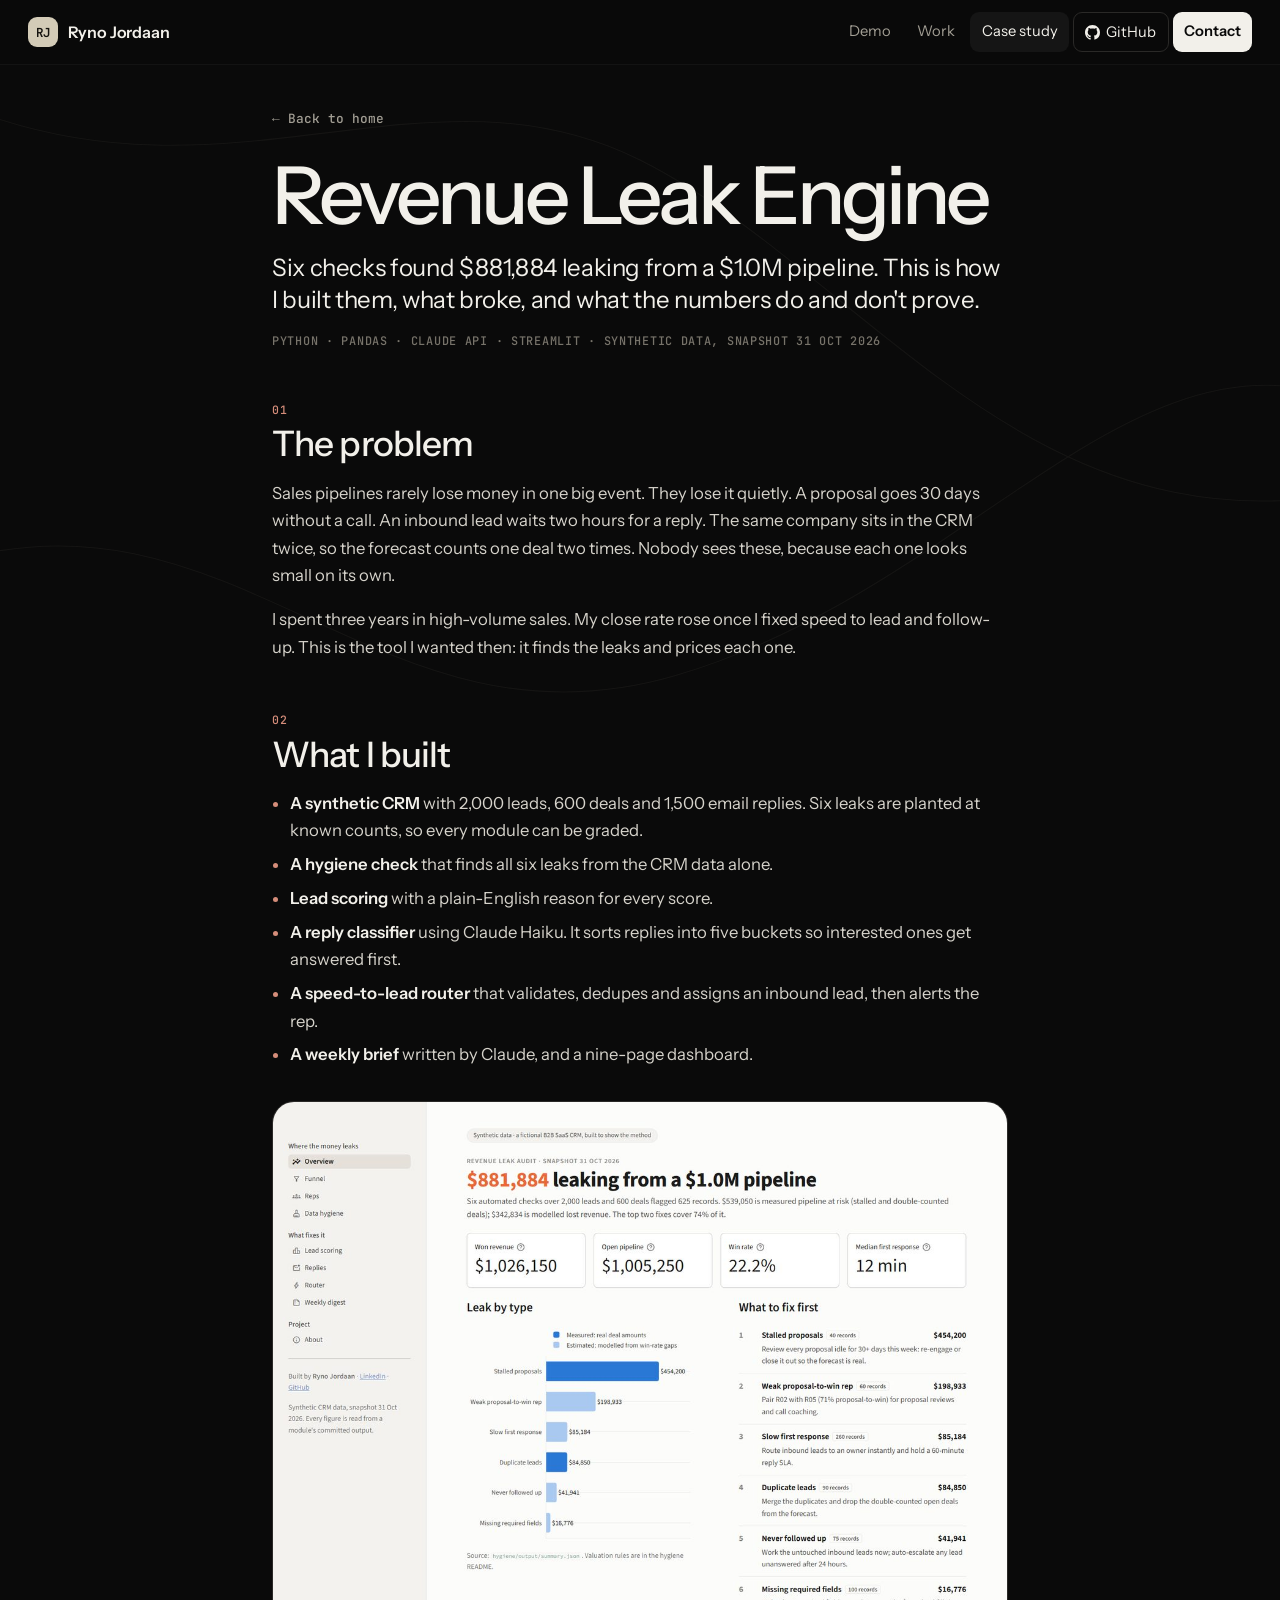
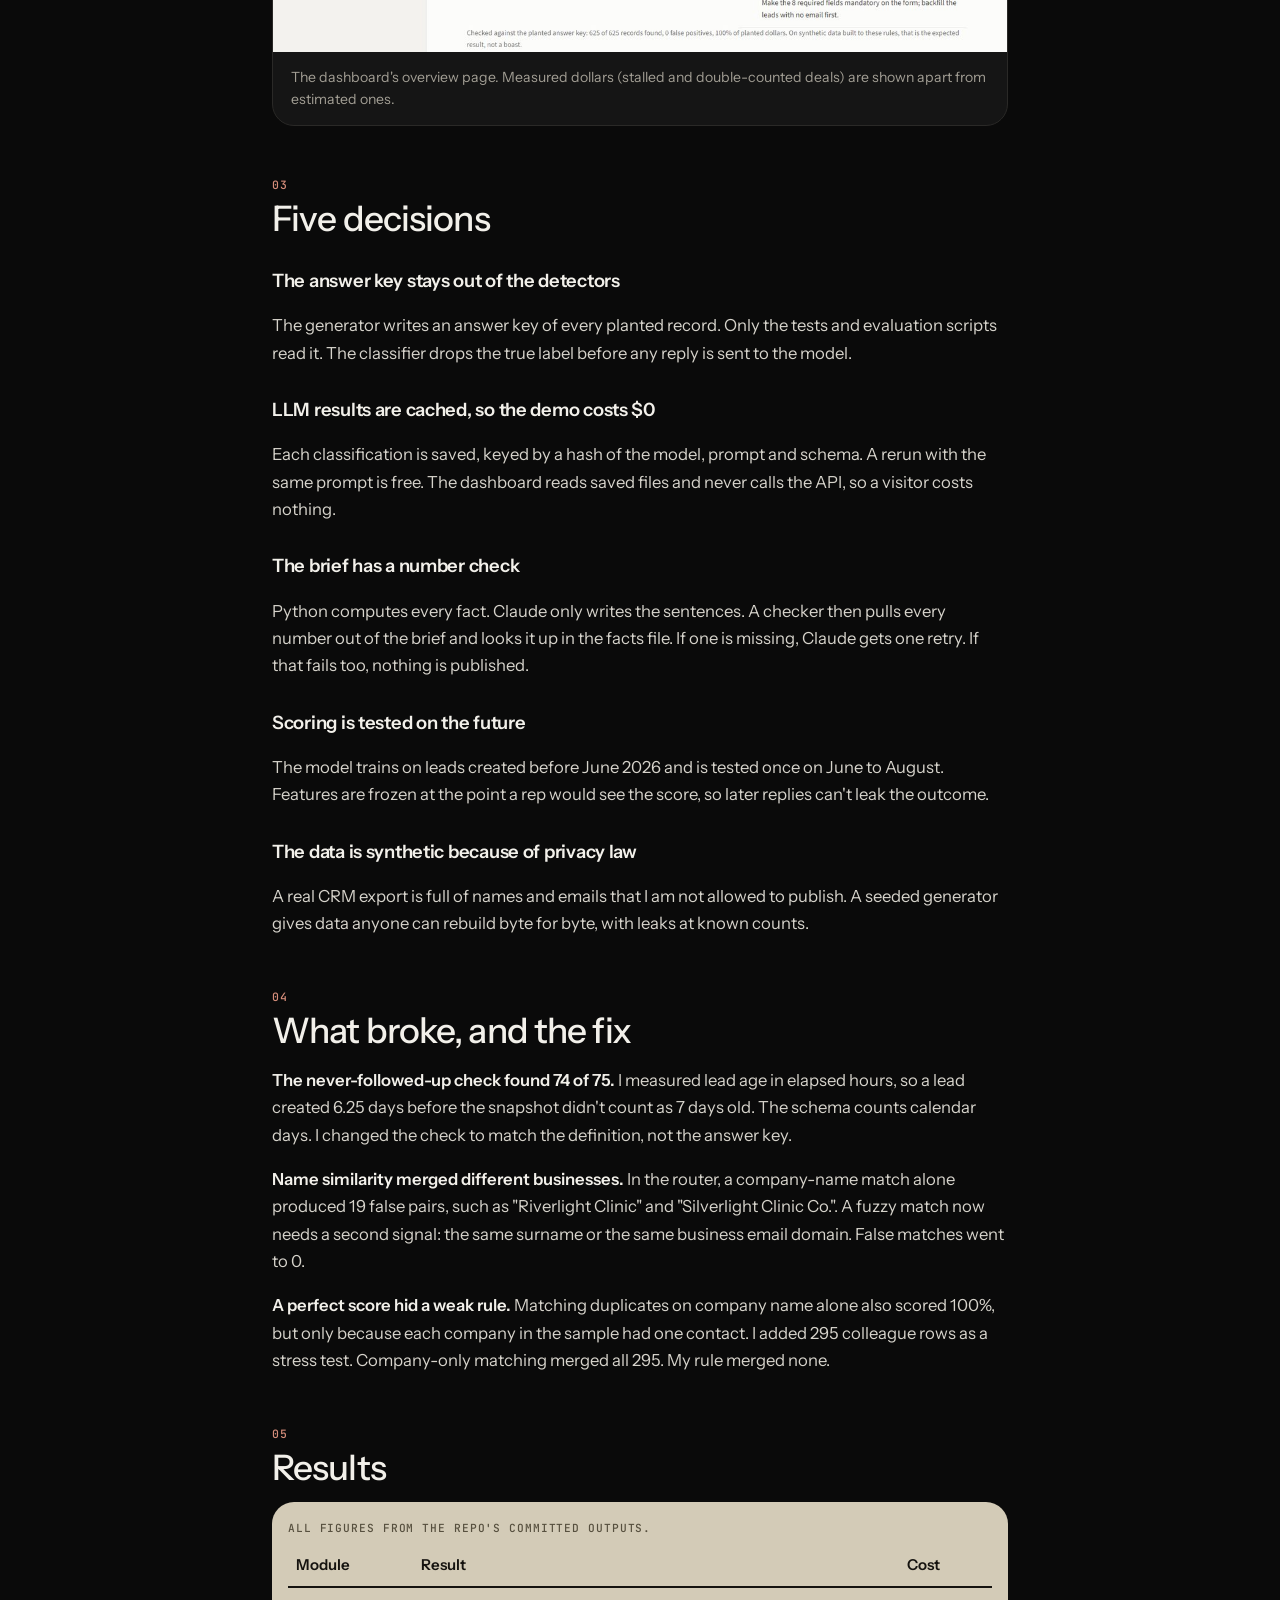
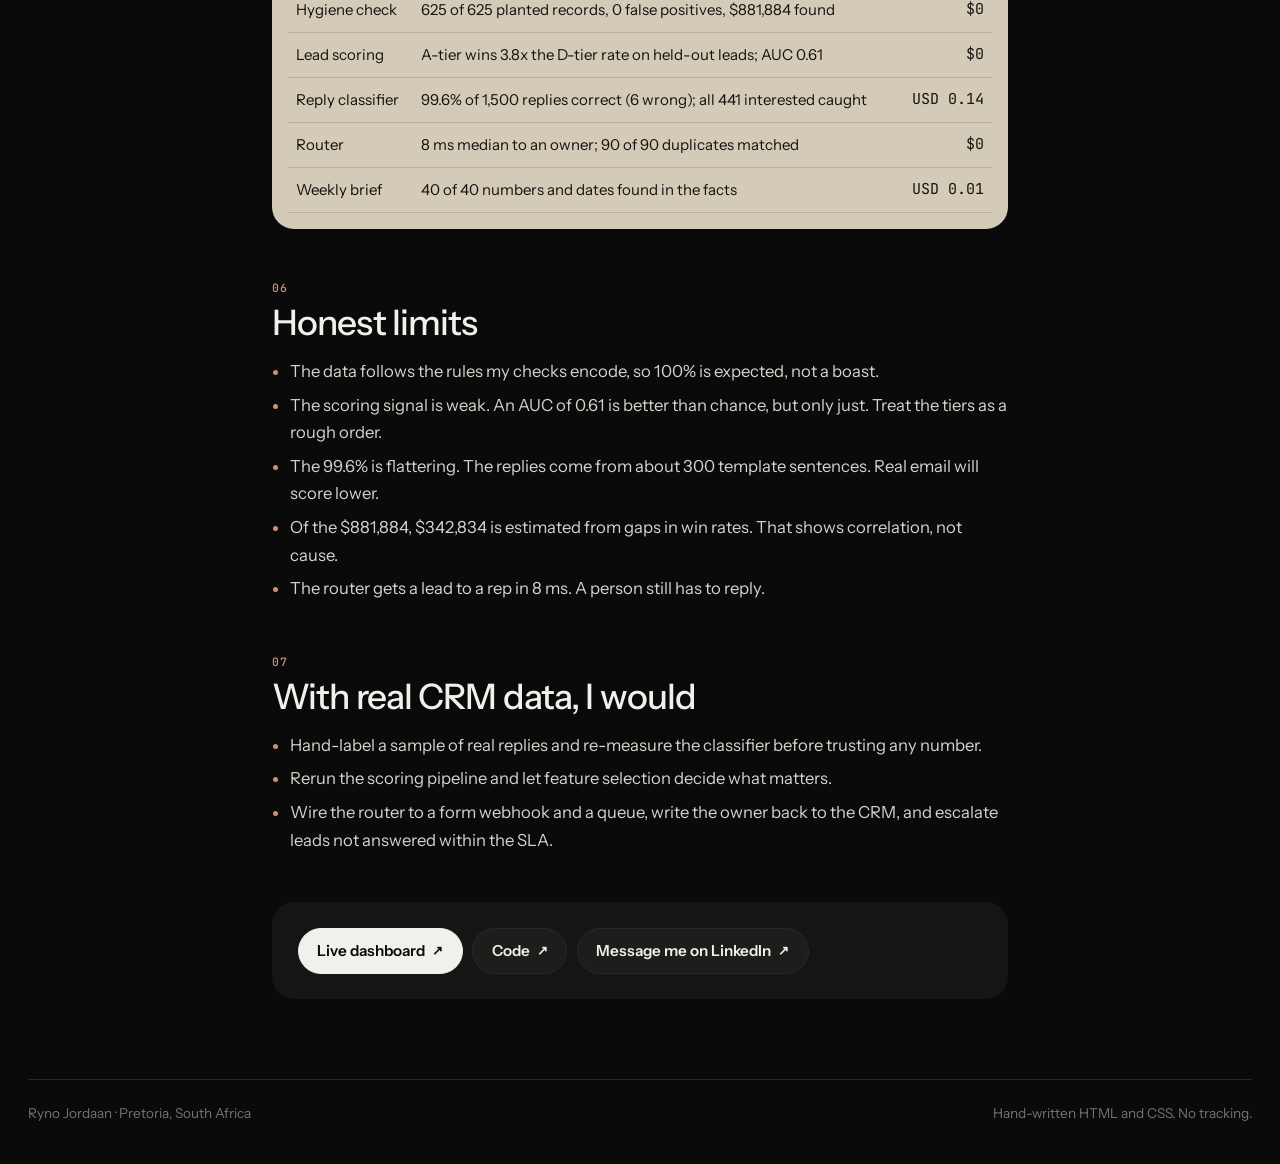
==== commit e4162acc: "One modern sans font everywhere, GitHub button in the top bar - Drop the serif accent font; accents " ====
--- a/case-study.html
+++ b/case-study.html
@@ -33,6 +33,7 @@
       <a href="./#demo" class="keep">Demo</a>
       <a href="./#work">Work</a>
       <a href="case-study.html" aria-current="page">Case study</a>
+      <a href="https://github.com/RynoJor" class="gh keep" rel="noopener"><svg viewBox="0 0 16 16" width="15" height="15" aria-hidden="true" fill="currentColor"><path d="M8 0C3.58 0 0 3.58 0 8c0 3.54 2.29 6.53 5.47 7.59.4.07.55-.17.55-.38 0-.19-.01-.82-.01-1.49-2.01.37-2.53-.49-2.69-.94-.09-.23-.48-.94-.82-1.13-.28-.15-.68-.52-.01-.53.63-.01 1.08.58 1.23.82.72 1.21 1.87.87 2.33.66.07-.52.28-.87.51-1.07-1.78-.2-3.64-.89-3.64-3.95 0-.87.31-1.59.82-2.15-.08-.2-.36-1.02.08-2.12 0 0 .67-.21 2.2.82.64-.18 1.32-.27 2-.27.68 0 1.36.09 2 .27 1.53-1.04 2.2-.82 2.2-.82.44 1.1.16 1.92.08 2.12.51.56.82 1.27.82 2.15 0 3.07-1.87 3.75-3.65 3.95.29.25.54.73.54 1.48 0 1.07-.01 1.93-.01 2.2 0 .21.15.46.55.38A8.013 8.013 0 0016 8c0-4.42-3.58-8-8-8z"/></svg><span>GitHub</span></a>
       <a href="./#contact" class="hire">Contact</a>
     </nav>
   </div>
--- a/style.css
+++ b/style.css
@@ -1,7 +1,5 @@
 /* Ryno Jordaan — portfolio. Dark bento: charcoal, sand, lavender, terracotta. No framework. */
 @font-face{font-family:"Instrument Sans";src:url("fonts/InstrumentSans-normal.woff2") format("woff2");font-weight:400 700;font-display:swap}
-@font-face{font-family:"Instrument Serif";src:url("fonts/InstrumentSerif-normal.woff2") format("woff2");font-display:swap}
-@font-face{font-family:"Instrument Serif";font-style:italic;src:url("fonts/InstrumentSerif-italic.woff2") format("woff2");font-display:swap}
 @font-face{font-family:"JetBrains Mono";src:url("fonts/JetBrainsMono-normal.woff2") format("woff2");font-weight:400 700;font-display:swap}
 
 :root{
@@ -13,7 +11,6 @@
   --ok:#9fd8b5;
   --r:22px; --r-sm:14px; --gap:14px;
   --sans:"Instrument Sans",ui-sans-serif,system-ui,-apple-system,"Segoe UI",sans-serif;
-  --serif:"Instrument Serif",Georgia,serif;
   --mono:"JetBrains Mono",ui-monospace,"Cascadia Code",Consolas,monospace;
   --max:1240px;
   color-scheme:dark;
@@ -50,7 +47,8 @@
 
 /* type */
 .eyebrow{font:500 .74rem/1.3 var(--mono);letter-spacing:.12em;text-transform:uppercase;color:var(--dim);margin:0}
-.serif{font-family:var(--serif);font-weight:400;font-style:italic;letter-spacing:0}
+.serif{font:inherit;color:var(--muted)}
+.t.sand .serif{color:var(--ink-muted)}
 h1,h2,h3{font-weight:500;letter-spacing:-.025em;margin:0}
 .sec{padding-block:clamp(3.5rem,8vw,6.5rem) 0}
 .sec-head{display:grid;gap:.9rem;margin-bottom:1.6rem;max-width:46rem}
@@ -96,7 +94,7 @@
 .status::before{content:"";width:7px;height:7px;border-radius:50%;background:var(--ok);box-shadow:0 0 0 0 rgba(159,216,181,.6);animation:ping 2.4s infinite}
 @keyframes ping{0%{box-shadow:0 0 0 0 rgba(159,216,181,.55)}70%{box-shadow:0 0 0 9px rgba(159,216,181,0)}100%{box-shadow:0 0 0 0 rgba(159,216,181,0)}}
 .intro h1{font-size:clamp(3.2rem,10vw,7rem);line-height:.88;letter-spacing:-.055em}
-.intro h1 .serif{letter-spacing:-.02em;color:var(--sand)}
+.intro h1 .serif{color:var(--sand)}
 .intro .role{font-size:clamp(1.15rem,2.3vw,1.5rem);line-height:1.25;margin:.9rem 0 0;letter-spacing:-.015em;max-width:30rem}
 .intro .role b{font-weight:500;color:var(--sand)}
 .intro .sub{color:var(--muted);margin:.8rem 0 0;max-width:34rem}
@@ -176,7 +174,7 @@
 
 .result{justify-content:space-between;gap:1rem;min-height:15rem}
 .result .who{display:flex;gap:.9rem;align-items:center}
-.result .av{width:3.4rem;height:3.4rem;border-radius:50%;background:var(--lav-ink);color:var(--lav);display:grid;place-items:center;font:400 1.6rem var(--serif);flex:none}
+.result .av{width:3.4rem;height:3.4rem;border-radius:50%;background:var(--lav-ink);color:var(--lav);display:grid;place-items:center;font:600 1.4rem var(--sans);flex:none}
 .result h3{font-size:clamp(1.5rem,3vw,2rem);line-height:1.05}
 .result .why{margin:0;font-size:.95rem;line-height:1.45}
 .timer{font:500 clamp(2.6rem,5.4vw,3.8rem)/1 var(--sans);letter-spacing:-.04em;font-variant-numeric:tabular-nums}
@@ -338,3 +336,8 @@
 @media (max-width:47.99rem){.result{min-height:0;gap:1.2rem}.stat{min-height:9rem}}
 .replist{grid-template-columns:1fr 1fr}
 .rep{min-width:0}.rep b,.rep span{overflow:hidden;text-overflow:ellipsis;white-space:nowrap}
+.bar nav a.gh{display:inline-flex;align-items:center;gap:.4rem;border:1px solid var(--line);color:var(--text)}
+.bar nav a.gh:hover{border-color:var(--sand)}
+@media (max-width:22rem){.bar nav a.gh span{display:none}}
+.mark span{white-space:nowrap}
+@media (max-width:30rem){.bar nav a[href$="#demo"]{display:none}.bar nav{gap:.4rem}}
